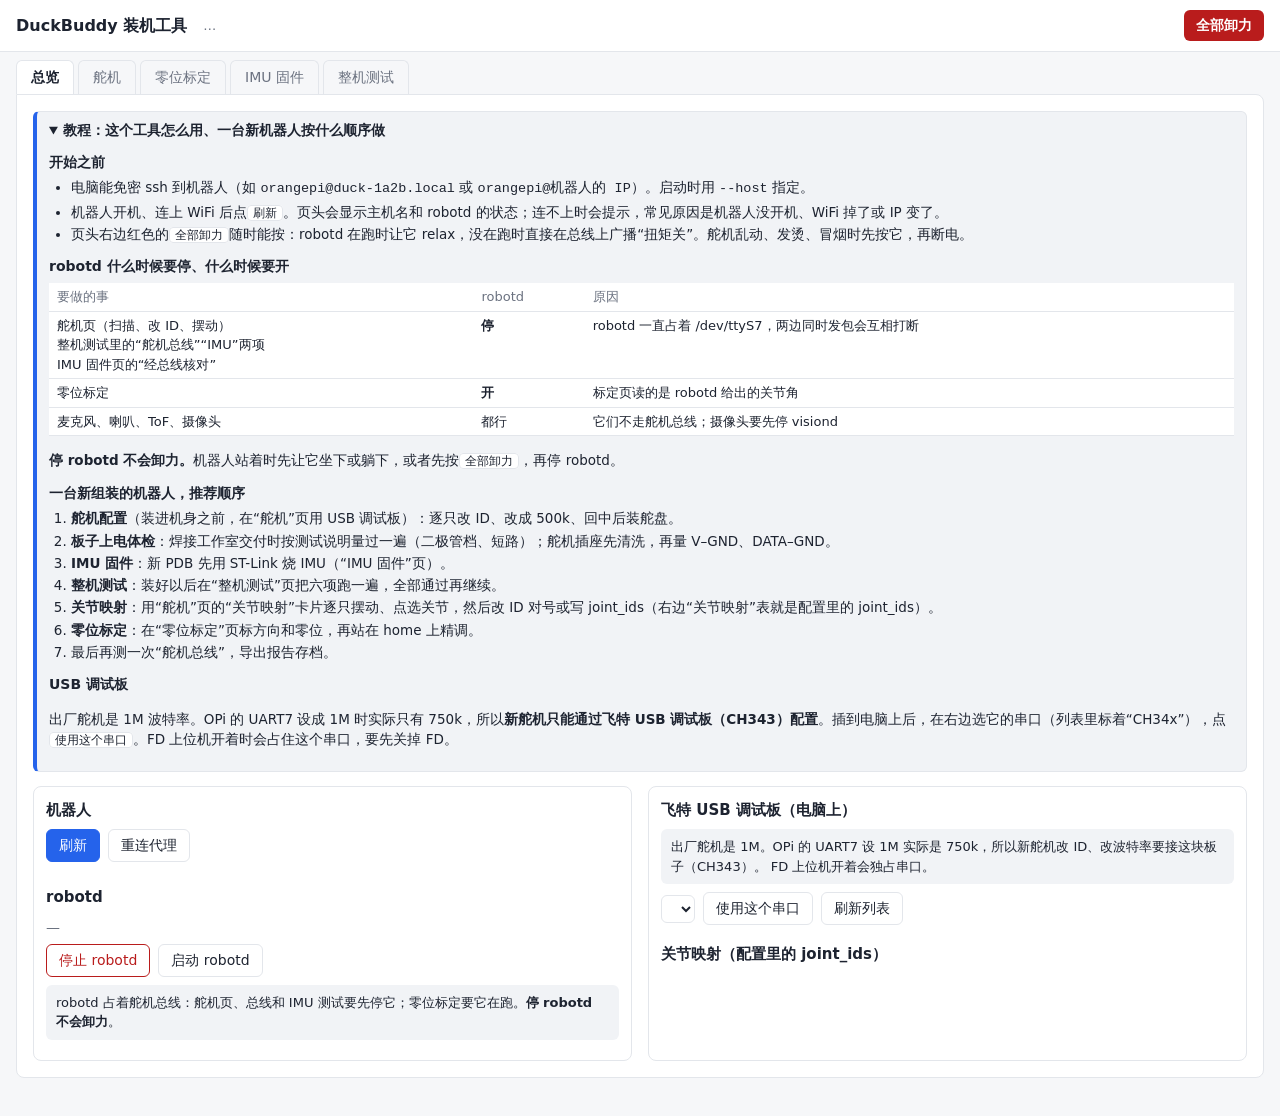
==== tools/bringup/index.html @ e740b1b7 "tools/bringup: the bring-up workbench - servo IDs, joint mapping, zero calibration, IMU firmware and" ====
<!doctype html>
<html lang="zh-CN">
<head>
<meta charset="utf-8">
<meta name="viewport" content="width=device-width, initial-scale=1">
<title>DuckBuddy 装机工具</title>
<style>
:root {
  --bg: #f6f7f9; --panel: #fff; --text: #1d2330; --muted: #6b7280; --line: #e3e6eb;
  --accent: #2563eb; --ok: #15803d; --ok-bg: #dcfce7; --bad: #b91c1c; --bad-bg: #fee2e2;
  --warn: #a16207; --warn-bg: #fef9c3; --code: #f1f3f6;
}
@media (prefers-color-scheme: dark) {
  :root {
    --bg: #14171c; --panel: #1c2028; --text: #e5e7eb; --muted: #9aa3af; --line: #2c323c;
    --accent: #60a5fa; --ok: #4ade80; --ok-bg: #12331f; --bad: #f87171; --bad-bg: #3a1717;
    --warn: #facc15; --warn-bg: #3a3212; --code: #242a33;
  }
}
* { box-sizing: border-box; }
body { margin: 0; background: var(--bg); color: var(--text);
  font: 14px/1.5 system-ui, "Microsoft YaHei", "PingFang SC", sans-serif; }
header { display: flex; align-items: center; gap: 16px; padding: 10px 16px; background: var(--panel);
  border-bottom: 1px solid var(--line); position: sticky; top: 0; z-index: 5; flex-wrap: wrap; }
header h1 { font-size: 16px; margin: 0; }
#conn { color: var(--muted); font-size: 13px; }
#estop { margin-left: auto; background: var(--bad); color: #fff; border: 0; font-weight: 600; }
nav { display: flex; gap: 4px; padding: 8px 16px 0; flex-wrap: wrap; }
nav button { border: 1px solid var(--line); border-bottom: 0; border-radius: 6px 6px 0 0; background: transparent;
  color: var(--muted); padding: 6px 14px; }
nav button.on { background: var(--panel); color: var(--text); font-weight: 600; }
main { padding: 0 16px 40px; }
section.tab { display: none; background: var(--panel); border: 1px solid var(--line); border-radius: 0 8px 8px 8px;
  padding: 16px; }
section.tab.on { display: block; }
h2 { font-size: 15px; margin: 18px 0 8px; }
h2:first-child { margin-top: 0; }
button { font: inherit; padding: 5px 12px; border-radius: 6px; border: 1px solid var(--line);
  background: var(--panel); color: var(--text); cursor: pointer; }
button.primary { background: var(--accent); color: #fff; border-color: var(--accent); }
button.danger { color: var(--bad); border-color: var(--bad); }
button:disabled { opacity: .5; cursor: default; }
input, select { font: inherit; padding: 4px 6px; border: 1px solid var(--line); border-radius: 6px;
  background: var(--panel); color: var(--text); }
input[type=number] { width: 80px; }
.row { display: flex; gap: 8px; align-items: center; flex-wrap: wrap; margin: 6px 0; }
.muted { color: var(--muted); }
.note { background: var(--code); border-radius: 6px; padding: 8px 10px; margin: 8px 0; font-size: 13px; }
.warn { background: var(--warn-bg); color: var(--warn); }
table { border-collapse: collapse; width: 100%; font-size: 13px; }
th, td { text-align: left; padding: 4px 8px; border-bottom: 1px solid var(--line); white-space: nowrap; }
th { color: var(--muted); font-weight: 500; }
tr.click { cursor: pointer; }
tr.click:hover, tr.sel { background: var(--code); }
.scroll { overflow-x: auto; }
.badge { display: inline-block; padding: 1px 8px; border-radius: 10px; font-size: 12px; font-weight: 600; }
.b-ok { background: var(--ok-bg); color: var(--ok); }
.b-bad { background: var(--bad-bg); color: var(--bad); }
.b-run { background: var(--warn-bg); color: var(--warn); }
.b-none { background: var(--code); color: var(--muted); }
.red { color: var(--bad); font-weight: 600; }
pre { background: var(--code); padding: 8px; border-radius: 6px; max-height: 340px; overflow: auto;
  font-size: 12px; margin: 6px 0; white-space: pre-wrap; }
#log { position: fixed; right: 12px; bottom: 12px; max-width: min(520px, calc(100vw - 24px)); z-index: 9; }
#log div { background: var(--panel); border: 1px solid var(--line); border-left: 4px solid var(--accent);
  padding: 8px 12px; margin-top: 6px; border-radius: 6px; box-shadow: 0 2px 8px rgba(0,0,0,.12); }
#log div.err { border-left-color: var(--bad); }
.grid2 { display: grid; grid-template-columns: minmax(0, 1fr) minmax(0, 1fr); gap: 16px; }
@media (max-width: 900px) { .grid2 { grid-template-columns: 1fr; } }
.card { border: 1px solid var(--line); border-radius: 8px; padding: 12px; }
.mp-grid { display: grid; grid-template-columns: repeat(3, minmax(0, 1fr)); gap: 10px; margin: 8px 0; }
.mp-grid h4 { margin: 2px 0 4px; font-size: 13px; color: var(--muted); font-weight: 500; }
.mp-grid button { display: flex; justify-content: space-between; width: 100%; margin: 3px 0; text-align: left; gap: 6px; }
.mp-grid button.set { background: var(--ok-bg); border-color: var(--ok); }
.mp-grid button.chk { outline: 3px solid var(--warn); }
.badge.click { cursor: pointer; }
.tof { display: grid; grid-template-columns: repeat(8, 28px); gap: 2px; margin: 6px 0; }
.tof div { height: 22px; font-size: 9px; display: flex; align-items: center; justify-content: center; color: #fff;
  border-radius: 2px; }
iframe { width: 100%; height: 900px; border: 1px solid var(--line); border-radius: 8px; background: #fff; }
svg.trace { width: 100%; max-width: 520px; height: 110px; background: var(--code); border-radius: 6px; }
.kv td:first-child { color: var(--muted); }
details.guide { border: 1px solid var(--line); border-left: 4px solid var(--accent); border-radius: 6px;
  padding: 8px 12px; margin: 0 0 14px; background: var(--code); font-size: 13.5px; }
details.guide summary { cursor: pointer; font-weight: 600; }
details.guide h3 { font-size: 14px; margin: 12px 0 4px; }
details.guide ol, details.guide ul { margin: 4px 0; padding-left: 22px; }
details.guide li { margin: 2px 0; }
details.guide table { margin: 6px 0; background: var(--panel); }
details.guide td, details.guide th { white-space: normal; vertical-align: top; }
kbd { border: 1px solid var(--line); border-radius: 4px; padding: 0 5px; background: var(--panel); font: inherit; font-size: 12px; }
</style>
</head>
<body>
<header>
  <h1>DuckBuddy 装机工具</h1>
  <span id="conn">…</span>
  <button id="estop" title="robotd 在跑就发 robot.relax，否则总线广播 扭矩开关=0">全部卸力</button>
</header>
<nav id="tabs">
  <button data-tab="ov" class="on">总览</button>
  <button data-tab="servo">舵机</button>
  <button data-tab="zero">零位标定</button>
  <button data-tab="imu">IMU 固件</button>
  <button data-tab="test">整机测试</button>
</nav>
<main>

<section class="tab on" id="ov">
  <details class="guide" open id="g-ov">
    <summary>教程：这个工具怎么用、一台新机器人按什么顺序做</summary>
    <h3>开始之前</h3>
    <ul>
      <li>电脑能免密 ssh 到机器人（如 <code>orangepi@duck-1a2b.local</code> 或 <code>orangepi@机器人的 IP</code>）。启动时用 <code>--host</code> 指定。</li>
      <li>机器人开机、连上 WiFi 后点<kbd>刷新</kbd>。页头会显示主机名和 robotd 的状态；连不上时会提示，常见原因是机器人没开机、WiFi 掉了或 IP 变了。</li>
      <li>页头右边红色的<kbd>全部卸力</kbd>随时能按：robotd 在跑时让它 relax，没在跑时直接在总线上广播“扭矩关”。舵机乱动、发烫、冒烟时先按它，再断电。</li>
    </ul>
    <h3>robotd 什么时候要停、什么时候要开</h3>
    <table>
      <tr><th>要做的事</th><th>robotd</th><th>原因</th></tr>
      <tr><td>舵机页（扫描、改 ID、摆动）<br>整机测试里的“舵机总线”“IMU”两项<br>IMU 固件页的“经总线核对”</td><td><b>停</b></td><td>robotd 一直占着 /dev/ttyS7，两边同时发包会互相打断</td></tr>
      <tr><td>零位标定</td><td><b>开</b></td><td>标定页读的是 robotd 给出的关节角</td></tr>
      <tr><td>麦克风、喇叭、ToF、摄像头</td><td>都行</td><td>它们不走舵机总线；摄像头要先停 visiond</td></tr>
    </table>
    <p><b>停 robotd 不会卸力。</b>机器人站着时先让它坐下或躺下，或者先按<kbd>全部卸力</kbd>，再停 robotd。</p>
    <h3>一台新组装的机器人，推荐顺序</h3>
    <ol>
      <li><b>舵机配置</b>（装进机身之前，在“舵机”页用 USB 调试板）：逐只改 ID、改成 500k、回中后装舵盘。</li>
      <li><b>板子上电体检</b>：焊接工作室交付时按测试说明量过一遍（二极管档、短路）；舵机插座先清洗，再量 V–GND、DATA–GND。</li>
      <li><b>IMU 固件</b>：新 PDB 先用 ST-Link 烧 IMU（“IMU 固件”页）。</li>
      <li><b>整机测试</b>：装好以后在“整机测试”页把六项跑一遍，全部通过再继续。</li>
      <li><b>关节映射</b>：用“舵机”页的“关节映射”卡片逐只摆动、点选关节，然后改 ID 对号或写 joint_ids（右边“关节映射”表就是配置里的 joint_ids）。</li>
      <li><b>零位标定</b>：在“零位标定”页标方向和零位，再站在 home 上精调。</li>
      <li>最后再测一次“舵机总线”，导出报告存档。</li>
    </ol>
    <h3>USB 调试板</h3>
    <p>出厂舵机是 1M 波特率。OPi 的 UART7 设成 1M 时实际只有 750k，所以<b>新舵机只能通过飞特 USB 调试板（CH343）配置</b>。插到电脑上后，在右边选它的串口（列表里标着“CH34x”），点<kbd>使用这个串口</kbd>。FD 上位机开着时会占住这个串口，要先关掉 FD。</p>
  </details>
  <div class="grid2">
    <div class="card">
      <h2>机器人</h2>
      <div class="row"><button id="ov-refresh" class="primary">刷新</button>
        <button id="ov-reconnect">重连代理</button></div>
      <table class="kv" id="ov-robot"></table>
      <h2>robotd</h2>
      <div id="ov-robotd" class="muted">—</div>
      <div class="row">
        <button id="rd-stop" class="danger">停止 robotd</button>
        <button id="rd-start">启动 robotd</button>
      </div>
      <div class="note">robotd 占着舵机总线：舵机页、总线和 IMU 测试要先停它；零位标定要它在跑。<b>停 robotd 不会卸力</b>。</div>
    </div>
    <div class="card">
      <h2>飞特 USB 调试板（电脑上）</h2>
      <div class="note">出厂舵机是 1M。OPi 的 UART7 设 1M 实际是 750k，所以新舵机改 ID、改波特率要接这块板子（CH343）。
        FD 上位机开着会独占串口。</div>
      <div class="row"><select id="usb-port"></select><button id="usb-open">使用这个串口</button>
        <button id="usb-ports">刷新列表</button></div>
      <div id="usb-state" class="muted"></div>
      <h2>关节映射（配置里的 joint_ids）</h2>
      <div class="scroll"><table id="ov-joints"></table></div>
    </div>
  </div>
</section>

<section class="tab" id="servo">
  <details class="guide" open>
    <summary>教程：新舵机配置、装机后体检、关节映射、常见故障</summary>
    <h3>A. 新舵机配置：用上面的“批量配置向导”（出厂 ID 1、1M，装进机身之前）</h3>
    <ol>
      <li>总览页选好 USB 调试板的串口（列表里标“CH34x”的那个；FD 上位机要先关）。给调试板接舵机电源：<b>HD-1910 用 2S，千万别接 3S</b>；HL-2915 用 3S。</li>
      <li>向导里选舵机型号，它决定卸载条件和电流单位：HD-1910 写 5（0x05）、0.65 mA/格；HL-2915 写 13（0x0d）、6.5 mA/格。</li>
      <li>选接法：
        <ul>
          <li><b>串成链</b>（推荐）：ID 顺序填 <code>15-1</code>。新舵机都是 ID 1，倒着分配号码，就能保证链上任何时刻只有刚接上的那一只是 ID 1，已配好的不用拔（同 <code>tools/servo/setup_ids.py</code>）。</li>
          <li><b>每只单独接</b>：ID 顺序随意，例如 <code>1-15</code>；每配完一只就拔掉。</li>
        </ul></li>
      <li>点<kbd>开始</kbd>，然后每一只都按提示做：
        <ol>
          <li>接上舵机，点<kbd>接好了，检测</kbd>。向导会在 1M 和 500k 上找 ID 1。</li>
          <li>找到后自动配置：改 ID；限位写 0/4095；模式写 0（HD-1910 出厂是 4）；写卸载条件；改成 500k，上锁；最后读回核对。</li>
          <li><b>第一只</b>会让你断电重上电，确认配置真的存进了 EEPROM。</li>
          <li><kbd>回中并保持</kbd>：舵机转到 2048 并保持扭矩。这时把舵盘按中立位装上，再点<kbd>舵盘装好了，松扭矩</kbd>。</li>
        </ol></li>
      <li>中途断了也不要紧，重新点<kbd>开始</kbd>即可：已经改过号的舵机会被认出来（“ID n 上已有舵机”），原地重配，不会撞号。</li>
      <li>全部做完后点<kbd>核对整链</kbd>，在 500k 上扫一遍。</li>
      <li>检测时可能遇到的提示：
        <ul>
          <li>“多只同时应答”：链上新接了不止一只，或者有两只都是 ID 1，多出来的那只要拔掉；</li>
          <li>“之前配好的 ID 不应答”：链上有地方松了；</li>
          <li>“没找到”：查电源、3 芯线方向、插头有没有插到位。</li>
        </ul></li>
    </ol>
    <p>手动做也可以：在下面扫描，点一行，用“改 ID / 改波特率 / 回中”按钮，在寄存器表里改 33、9/11、19。输入框里都填十进制。<b>回中只用于还没装进关节的舵机</b>，装进关节后再回中，会把关节拧到中位。</p>
    <h3>B. 装进机身后的体检（机器人总线）</h3>
    <ol>
      <li>总览页停掉 robotd。总线选“机器人”，波特率 500k，ID 0–20，勾上“含 200”，点<kbd>扫描</kbd>。应该看到 15 只舵机和 IMU 板（200）。</li>
      <li>重点看三处红字：
        <ul>
          <li><b>位置红</b>：读数超出 0..4095，是多圈计数（关节被掰过了头）。重启 OPi 清不掉，<b>要给舵机断电</b>。在这之前工具拒绝给它上扭矩。如果断电后关节摆到零位时的读数仍然靠近 0 或 4095，就用下面 D 的“当前位置设为中位”把跳变点挪走。</li>
          <li><b>状态非 0</b>：舵机报了过压、欠压、过热或过流，看电池和温度。</li>
          <li><b>缺 ID</b>：先查那一路的线和插座（PDB 插座焊完要清洗助焊膏，残留会导电），再查是不是 ID 撞了。</li>
        </ul></li>
      <li>电压列可以顺便看电池：2S 满电约 8.4 V，3S 约 12.6 V。</li>
    </ol>
    <h3>C. 关节映射：装的时候没按 ID 顺序装</h3>
    <ol>
      <li><b>机器人平躺或托在手里、腿悬空</b>。接机器人总线（先停 robotd）或者 USB 调试板（接到机器人的舵机总线上；主控开着的话 robotd 同样要停），下面“总线 / 波特率”选好（装好的一般是 500k），舵机型号选对（决定电流单位和限流）。</li>
      <li>点<kbd>扫描并开始</kbd>：扫 ID 0–39，然后从最小的 ID 开始摆 ±8°。看哪个关节动了，在关节表里点它，下一只自动开始摆。没看清点<kbd>再摆一次</kbd>；点错了就点上面那只的 ID 标签，重摆后点正确的关节（原来占着那个关节的 ID 会退回待认）。点到一半刷新页面也不丢。</li>
      <li>15 个点完后点<kbd>左右对照核对</kbd>：两腿同名关节先左后右各摆一次，颈、头、嘴逐个摆，正在摆的关节按钮会框出来。<b>左右最容易看反</b>（小白标定时单看一只看错过四次），这一步别省。</li>
      <li>然后二选一：
        <ul>
          <li><b>A. 改 ID 对号</b>：选目标顺序（关节顺序 1–15、同小白、配置里现有的、或自定义），点<kbd>改 ID</kbd>。会先把要改的舵机全部挪到临时号 160 + 新 ID，再落到新 ID，所以两只互换也行。万一中途断了，扫描时看到 16x / 17x 的就是临时号，减 160 就是它该去的 ID。改完把新顺序写进配置（在机器人总线上做的可以直接点按钮写）。</li>
          <li><b>B. 不改 ID</b>：把显示的 <code>joint_ids = [...]</code> 写进机器人配置（先备份成 <code>.bak-时间</code>）。在 USB 调试板上做的，就把那一行抄进 toml 的 <code>[bus]</code>。</li>
        </ul>
        写完都要重启 robotd 才生效。<code>joint_signs</code> / <code>joint_offsets</code> 是按关节存的，和 ID 无关，映射之后照常去零位标定页标。</li>
    </ol>
    <h3>C2. 单只摆动测试</h3>
    <ol>
      <li><b>机器人托在手里或平躺，腿悬空不受力。</b>点一行，限流默认 400 mA、摆幅 ±6°，点<kbd>摆动测试</kbd>，在弹窗里确认。</li>
      <li>看实机哪个关节动了，和“关节”列对一下。整台对不上用上面的“关节映射”卡片；只差一两只也可以在这里改 ID 互换。小黑的颈 pitch 和头 pitch 就是靠这一步找出来、和小白反过来的。</li>
      <li>结果里的“目标 → 实际（误差）”应在 ±2.5° 以内。下方小图里蓝线是位置、橙线是电流。到不了位：先看 44（目标电流）和 46（速度）是否被写成 0，再看是不是机械卡住。</li>
      <li>方向（正转是哪边）不在这里看，到零位标定页逐个关节核对。</li>
    </ol>
    <h3>D. 当前位置设为中位（舵机自带的位置校正，EEPROM 31）</h3>
    <ul>
      <li>作用：把舵机<b>现在的位置记成 2048</b>，以后读数 = 原始读数 − 偏置（mod 4096）。读数在 0 / 4095 之间的跳变点会被挪到输出轴背面，目标位置也会跟着一起平移。</li>
      <li>用途：舵盘没对着中位装的舵机，或者装好后关节零位的读数靠近 0 / 4095 的舵机（像小黑头 roll 读到 4140 那种），<b>不用拆舵盘</b>：关掉扭矩，用手把关节摆到零位，点一行，再点<kbd>当前位置设为中位</kbd>。</li>
      <li>代价：已经标过零位的关节，这一只的 <code>joint_offsets</code> 作废，要到零位标定页重标（重标后这一只的偏置应接近 0）。</li>
      <li>实测（10-31，HL-2915，固件 3.45）：写 31 后断电仍在；手转过原来的跳变点读数连续；回中和摆动都按新坐标到位。STS 系列的“写 40 = 128”一键校正在它上面<b>没反应</b>。HD-1910 还没测过，第一次用先拿一只备用舵机在台架上试。</li>
    </ul>
    <h3>E. 常见故障</h3>
    <ul>
      <li><b>上了扭矩但纹丝不动、电流 0</b>：44（目标电流）或 46（速度）是 0。HD-1910 有时还会“零电流卡住”，重写 46 就能动。工具每次写目标都会把 42..47 一起写。</li>
      <li><b>跑着跑着没力、扭矩开关还是 1</b>：过流卸载，把 19 的 bit3 关掉（HD-1910 写 5）。</li>
      <li><b>电流显示比实际大 10 倍或小 10 倍</b>：上面“电流单位”选错了。HD-1910 是 0.65 mA/格，HL-2915 是 6.5 mA/格。</li>
      <li><b>改波特率后找不到舵机</b>：给舵机断电重上，再按新波特率扫描。</li>
    </ul>
  </details>
  <div class="card" style="margin-bottom:16px">
    <h2>新舵机批量配置向导（USB 调试板）</h2>
    <div class="muted">一只一只接上：改 ID、配 EEPROM、改成 500k，再转到 2048 装舵盘（舵机自己的“零位”）。装进机身后的关节零位在“零位标定”页做。</div>
    <div class="row">
      <label>舵机 <select id="wz-model"><option value="hd1910">HD-1910（小黑，2S）</option>
        <option value="hl2915">HL-2915（小白，3S）</option></select></label>
      <label>接法 <select id="wz-chain"><option value="chain">串成链（ID 倒着分）</option>
        <option value="isolated">每只单独接</option></select></label>
      <label>ID 顺序 <input id="wz-ids" value="15-1" style="width:110px" title="如 15-1、1-15、3,4,9"></label>
      <label>最终波特率 <select id="wz-baud"><option value="500000">500k</option><option value="1000000">1M（不推荐）</option></select></label>
      <label><input type="checkbox" id="wz-center" checked> 回中装舵盘</label>
      <label><input type="checkbox" id="wz-verify" checked> 第一只断电验证</label>
      <label>回中限流 <input id="wz-cur" type="number" value="400"> mA</label>
    </div>
    <div class="row"><button id="wz-start" class="primary">开始 / 重新开始</button>
      <button id="wz-check" disabled>核对整链</button></div>
    <div id="wz-list" class="row"></div>
    <div id="wz-step"></div>
  </div>
  <div class="card" style="margin-bottom:16px">
    <h2>关节映射（装好以后：哪个 ID 装在哪个关节）</h2>
    <div class="muted">一只一只摆，看哪个关节动了就点哪个关节。15 个都点完后，可以把舵机的 ID 改成想要的顺序，也可以直接把映射写进配置的 <code>joint_ids</code>。
      用的是下面“总线 / 波特率”选的那条总线；机器人总线要先停 robotd。左右指<b>机器人自己</b>的左右。</div>
    <div class="row">
      <label>舵机 <select id="mp-mpc"><option value="0.65">HD-1910（0.65 mA/格）</option><option value="6.5">HL-2915（6.5 mA/格）</option></select></label>
      <label>摆幅 ± <input id="mp-amp" type="number" value="8" step="1"> °</label>
      <label>限流 <input id="mp-cur" type="number" value="400"> mA</label>
      <label><input type="checkbox" id="mp-auto" checked> 点完自动摆下一只</label>
      <button id="mp-start" class="primary">扫描并开始</button>
      <button id="mp-clear">清空映射</button>
    </div>
    <div id="mp-ids" class="row"></div>
    <div id="mp-now"></div>
    <div id="mp-grid" class="mp-grid"></div>
    <div id="mp-out"></div>
  </div>
  <div class="row">
    <label>总线 <select id="sv-target"><option value="robot">机器人 /dev/ttyS7</option>
      <option value="usb">USB 调试板</option></select></label>
    <label>波特率 <select id="sv-baud">
      <option value="500000">500k</option><option value="1000000">1M</option><option value="250000">250k</option>
      <option value="115200">115200</option><option value="all">全部（只 USB）</option></select></label>
    <label>ID <input id="sv-lo" type="number" value="0" min="0" max="253"> –
      <input id="sv-hi" type="number" value="20" min="0" max="253"></label>
    <label><input id="sv-imu" type="checkbox" checked> 含 200（IMU）</label>
    <label>电流单位 <select id="sv-mpc">
      <option value="">按配置</option><option value="6.5">HL-2915 6.5 mA/格</option>
      <option value="0.65">HD-1910 0.65 mA/格</option></select></label>
    <button id="sv-scan" class="primary">扫描</button>
  </div>
  <div class="scroll"><table id="sv-table"></table></div>
  <div id="sv-detail" style="display:none">
    <h2 id="sv-title"></h2>
    <div class="grid2">
      <div>
        <div class="row"><button id="sv-reread">重读</button>
          <label>改 ID → <input id="sv-newid" type="number" min="0" max="252"></label><button id="sv-setid">改 ID</button></div>
        <div class="row"><label>改波特率 → <select id="sv-newbaud">
          <option value="500000">500k</option><option value="1000000">1M</option><option value="250000">250k</option>
          <option value="115200">115200</option></select></label><button id="sv-setbaud">改波特率</button></div>
        <div class="row"><label>限流 <input id="sv-cur" type="number" value="400"> mA</label>
          <label>摆幅 ± <input id="sv-amp" type="number" value="6" step="1"> °</label></div>
        <div class="row">
          <button id="sv-wiggle" class="primary">摆动测试</button>
          <button id="sv-center">回中（装舵盘）</button>
          <button id="sv-ton">上扭矩（保持当前位置）</button>
          <button id="sv-toff">松扭矩</button>
          <button id="sv-here" title="写 EEPROM 31（位置校正）">当前位置设为中位</button>
        </div>
        <div class="note">摆动：以当前位置为中心 ±摆幅、回原位后松扭矩；跨 0/4095 的一侧跳过；过流（默认 1.5 A）或偏离 15° 立即切扭矩。
          回中：转到同圈最近的 2048 并保持扭矩，装好舵盘再松——<b>只用于还没装进关节的舵机</b>。读数超出 0..4095（多圈）一律拒绝上扭矩，要断舵机电。</div>
        <div id="sv-result"></div>
      </div>
      <div class="scroll"><table id="sv-regs"></table></div>
    </div>
  </div>
</section>

<section class="tab" id="zero">
  <details class="guide" open>
    <summary>教程：零位标定（joint_signs / joint_offsets）</summary>
    <p>标定页（下面嵌着的就是 <code>tools/joint_align</code>）把实机关节角实时套到训练用的模型上，让你对照模型核方向、记零位。
      标的结果是 toml <code>[bus]</code> 里的两行：<code>joint_signs</code>（每个关节正转是哪个方向）和 <code>joint_offsets</code>（零位时的编码器读数减 2048）。</p>
    <h3>准备</h3>
    <ol>
      <li>舵机总线体检通过：15 只都应答，没有多圈读数（位置红）。</li>
      <li>总览页<b>启动 robotd</b>。</li>
      <li>机器人<b>平躺或托在手里</b>：点<kbd>开始标定</kbd>后全身会卸力。</li>
    </ol>
    <h3>第一步：核方向（扭矩关着，用手掰）</h3>
    <ol>
      <li>在表格里点一个关节，看第三张图里这个关节的正方向往哪边转。</li>
      <li>用手把实机的这个关节往同一个方向掰，前两张图里的模型应该同向转，读数变大。</li>
      <li>方向反了就点这一行的<kbd>反向</kbd>（立即生效），再掰一次确认。</li>
      <li>15 个关节逐个做一遍。<b>左右成对的关节最好两边同时掰</b>，只掰单只容易看反。嘴没有模型：张嘴时读数应变大。</li>
    </ol>
    <h3>第二步：记零位</h3>
    <ol>
      <li>“参考”选<kbd>零位</kbd>，照着参考图把机器人摆好（腿伸直、头摆正）。</li>
      <li>全身摆好后点<kbd>全部设为零位</kbd>，也可以选中某个关节点<kbd>所选关节设为零位</kbd>。嘴要闭到底再设零位。</li>
      <li>点<kbd>写入配置</kbd>：先备份（<code>*.bak-时间</code>），再改 <span class="zr-config-name"></span> 的这两行，然后重启 robotd。</li>
    </ol>
    <h3>第三步：站在 home 上精调</h3>
    <ol>
      <li><b>托好机器人</b>，点<kbd>写入并回 home</kbd>：robotd 重启（不断扭矩），机器人平滑地回到站姿 home。</li>
      <li>放到桌面上，检查以下几点：
        <ul>
          <li>脚底贴平；</li>
          <li>躯干俯仰、横滚接近 0（页面上方有 IMU 读数；用手机水平仪量一下躯干，核对 IMU 准不准）；</li>
          <li>头和地面平行；</li>
          <li>脚尖朝正前；</li>
          <li>左右对称；</li>
          <li>能自己站住。</li>
        </ul></li>
      <li>哪个关节偏了，就点那一行零点两边的<kbd>−</kbd>/<kbd>+</kbd>（每次 0.5°，在同一个指令角下让关节往负 / 正方向多转），再点<kbd>写入并回 home</kbd>看效果。</li>
      <li>经验（小黑 10-25）：
        <ul>
          <li>脚平以后躯干还前倾：按小腿、大腿的实际角度反算髋、膝、踝的修正量。</li>
          <li>躯干平了却往后倒：脖子和头的后仰角度不对，量一下再修。</li>
          <li>修完仍往后倒：说明实机重心比模型靠后，要改训练模型，不要再动零位。</li>
        </ul></li>
      <li>改过、还没写入的值显示成橙色。<kbd>撤销改动</kbd>回到 robotd 现在用的值。</li>
    </ol>
  </details>
  <div class="note">复用 <code>tools/joint_align</code>：实机关节角实时套到训练模型上渲染；每个关节可"反向"、"设为零位"、±0.5° 精调，
    "写入配置"会先备份再改机器人上 <span id="zr-config"></span> 的 <code>joint_signs</code> / <code>joint_offsets</code>，
    然后 <code id="zr-restart"></code>；"写入并回 home"再执行 <code id="zr-init"></code>。<br>
    需要 robotd 在跑。<b>第一次连上会发 robot.relax（全身卸力）</b>，所以先让机器人躺好或托好。
    零位参考：大腿、小腿、躯干按页面里的"零位参考"图摆；站在 home 上时脚底贴平、IMU 躯干俯仰≈0。</div>
  <div class="row"><button id="zr-start" class="primary">开始标定</button><span id="zr-state" class="muted"></span></div>
  <div id="zr-frame"></div>
</section>

<section class="tab" id="imu">
  <details class="guide" open>
    <summary>教程：给 PDB 上的 IMU 板烧固件</summary>
    <p>PDB 上的 STM32G031 + LSM6DSV16X 跑 <code>firmware/imu-feetech</code>，在舵机总线上伪装成飞特设备 ID 200（500k），robotd 每拍连同 15 只舵机一起读。
      新焊的 PDB 出厂是空片，要先烧一次；固件改了也在这里重烧。</p>
    <h3>接线</h3>
    <ul>
      <li>ST-Link 插电脑。<b>第一次用</b>要先用 Zadig 给它装 WinUSB 驱动，否则 probe-rs 找不到。</li>
      <li>接 PDB 的 J2：1 SWDIO、2 SWCLK、3 GND、4 3V3。PDB 已经由电池或电源供电时，3V3 可以不接。</li>
      <li>ST-Link 的 10 针座（Zave）：2 SWCLK、4 SWDIO、6 GND。</li>
    </ul>
    <h3>步骤</h3>
    <ol>
      <li><kbd>1. 构建</kbd>：<code>cargo build --release</code>。左边的“构建产物”会显示是否比源码旧，“未提交改动”不为空时说明烧的不是某个提交的版本。</li>
      <li><kbd>2. 找 ST-Link</kbd>：<code>probe-rs list</code>，输出里要有一行 ST-Link。显示 “No debug probes were found” 时，查 USB 线和 WinUSB 驱动。</li>
      <li><kbd>3. 烧录</kbd>：<code>probe-rs download --verify</code> 加 <code>reset</code>。输出最后应该是“完成”。</li>
      <li><kbd>4. 经总线核对</kbd>（先在总览页停 robotd）：通过的标准：
        <ul>
          <li>型号 0x16D6，固件版本和源码一致；</li>
          <li>融合输出约 120 Hz，标志 = 3；</li>
          <li>平放静止时陀螺噪声 &lt; 1 dps；</li>
          <li>俯仰、横滚和机器人的实际姿态吻合。</li>
        </ul></li>
    </ol>
    <h3>烧不进去</h3>
    <ul>
      <li>连不上芯片（SWD 读不到、J2 的 SWDIO 是 0 V）：先查 <b>U1 方向</b>，圆点应在左下，第一块 PDB 就是焊反了；再查 PDB 有没有供电、J2 的线序。</li>
      <li>烧完总线上没有 200：查 PDB 到 HAT 的总线线束；确认 robotd 配置里 <code>[bus] imu = true</code>。IMU 必须排在 SYNC_READ 的最后，robotd 已经是这样排的。</li>
      <li>俯仰、横滚的轴对不上：IMU 的安装方向由 <code>[bus] imu_axes</code> 决定（小黑、小白都是 <code>"y,x,-z"</code>）。核对方法是把机器人仰躺，看重力落在传感器的哪根轴上。</li>
    </ul>
  </details>
  <div class="grid2">
    <div class="card">
      <h2>固件 <code>firmware/imu-feetech</code></h2>
      <table class="kv" id="fw-info"></table>
      <div class="note">ST-Link 插电脑，接 PDB 的 J2（1 SWDIO、2 SWCLK、3 GND、4 3V3；PDB 已上电时 3V3 可不接）。
        Windows 上 ST-Link 要先用 Zadig 装 WinUSB 驱动。新焊的 PDB：U1 圆点在左下，焊反了 SWD 读不到。</div>
      <div class="row">
        <button id="fw-build">1. 构建</button>
        <button id="fw-probe">2. 找 ST-Link</button>
        <button id="fw-flash" class="primary">3. 烧录</button>
        <button id="fw-verify">4. 经总线核对</button>
      </div>
      <div id="fw-verify-out"></div>
    </div>
    <div class="card">
      <h2 id="job-title">输出</h2>
      <pre id="job-log" style="min-height:240px"></pre>
    </div>
  </div>
</section>

<section class="tab" id="test">
  <details class="guide" open>
    <summary>教程：整机测试怎么做、不通过时查哪里</summary>
    <h3>准备</h3>
    <ol>
      <li>机器人平放、静止（IMU 要测静止时的噪声），旁边安静。</li>
      <li>总览页<b>停掉 robotd</b>（总线和 IMU 两项要用）；visiond 在跑时摄像头会被占用，也先停掉。</li>
      <li>点<kbd>全部运行</kbd>按顺序测，也可以单项点<kbd>运行</kbd>。麦克风那一项开始前会弹窗：点确定后<b>对着机器人拍手或说话</b>；喇叭那一项结束后会问你<b>有没有听到“嘀”</b>。</li>
      <li>点某一行可以看全部读数（ToF 的 8×8 距离图、摄像头缩略图、每只舵机的电压和温度）。测完点<kbd>导出报告（JSON）</kbd>存档。</li>
    </ol>
    <h3>不通过时查哪里</h3>
    <table>
      <tr><th>项目</th><th>现象</th><th>先查</th></tr>
      <tr><td rowspan="3">舵机总线</td><td>某个 ID 不应答</td><td>那一路的线和插座、舵机供电；扫描页确认 ID 没撞</td></tr>
      <tr><td>错误率高（&gt; 0.5%）</td><td>PDB 舵机插座的助焊膏残留（用异丙醇刷洗，量 DATA–GND、DATA–V 的电阻）；接触不良（测试时晃一晃线）；头部 Y 线</td></tr>
      <tr><td>多圈读数</td><td>给舵机断电再上电</td></tr>
      <tr><td rowspan="2">IMU</td><td>200 不应答</td><td>还没烧固件（去“IMU 固件”页）；PDB 到 HAT 的线</td></tr>
      <tr><td>噪声、零偏大</td><td>测试时有没有动；陀螺高频抖说明 IMU 安装处在震，检查固定</td></tr>
      <tr><td rowspan="3">麦克风</td><td>两路全 0</td><td>i2c-2 被拉死（codec 写不进去）：多半是 ToF 模块短路或插错，拔掉 ToF 重启试；<code>systemctl status aic3104-a733</code></td></tr>
      <tr><td>直流偏移很大</td><td>HAT 麦克风那一路的焊接（10-25 有一块新 HAT 偏移 −11000）</td></tr>
      <tr><td>没听到声音</td><td>录音时要拍手或说话；麦克风线</td></tr>
      <tr><td rowspan="2">喇叭</td><td>麦克风正常，但没录到 1 kHz、人耳也没听到</td><td>HAT 上 codec U6 第 4 脚 DIN 虚焊（拔板，二极管档测 J1 第 7/12/35/38/40 脚，读数应一致，约 0.5–0.8 V；40 脚读 OL 就是 DIN 没焊上）；功放 U8：J6 两孔对地直流应约 2.5 V，是 0 V 时查 U8 方向和焊接</td></tr>
      <tr><td>只录到一点点</td><td>喇叭线、喇叭本身（用 1.5 V 电池碰一下能响）</td></tr>
      <tr><td rowspan="2">ToF</td><td>tofd 起不来 / 0 帧</td><td>J5 线序（和模块前 4 脚同序、1:1 同向线）；模块贴片处短路；<code>i2cdetect</code> 看 0x29</td></tr>
      <tr><td>有效区少、一列恒为 1–2 cm</td><td>前脸开孔挡住了视野；镜头脏</td></tr>
      <tr><td rowspan="3">摄像头</td><td>没有 vin_video 设备</td><td>驱动没加载：<code>sudo modprobe -a vin_io imx219 vin_v4l2</code>；排线方向</td></tr>
      <tr><td>被占用</td><td>停掉 visiond</td></tr>
      <tr><td>全黑或全白</td><td>镜头盖、光线；ISP（duckcam 里自动曝光）是否跑起来</td></tr>
    </table>
    <p class="muted">工具从不调用 <code>v4l2-ctl --list-ctrls</code>，这条命令会把板子卡死。</p>
  </details>
  <div id="t-warn"></div>
  <div class="row">
    <button id="t-all" class="primary">全部运行</button>
    <button id="t-export">导出报告（JSON）</button>
    <label>总线轮数 <input id="t-rounds" type="number" value="500"></label>
    <span class="muted">总线和 IMU 两项要先停 robotd；摄像头要先停 visiond。</span>
  </div>
  <div class="scroll"><table id="t-table"></table></div>
  <div id="t-detail"></div>
</section>
</main>
<div id="log"></div>

<script>
const JOINTS = ["left_hip_yaw","left_hip_roll","left_hip_pitch","left_knee","left_ankle",
  "neck_pitch","head_pitch","head_yaw","head_roll","mouth",
  "right_hip_yaw","right_hip_roll","right_hip_pitch","right_knee","right_ankle"];
const JOINT_CN = ["左髋 偏航","左髋 横滚","左髋 俯仰","左膝","左踝","颈 俯仰","头 俯仰","头 偏航","头 横滚","嘴",
  "右髋 偏航","右髋 横滚","右髋 俯仰","右膝","右踝"];
const BAUD_NAME = ["1M","500k","250k","128k","115200","76800","57600","38400"];
const $ = id => document.getElementById(id);
const esc = s => String(s ?? "").replace(/[&<>"]/g, c => ({"&":"&amp;","<":"&lt;",">":"&gt;",'"':"&quot;"}[c]));
let INFO = {}, HELLO = null, SEL = null;

function toast(msg, err) {
  const d = document.createElement("div");
  d.className = err ? "err" : ""; d.textContent = msg; $("log").appendChild(d);
  setTimeout(() => d.remove(), err ? 12000 : 5000);
}
async function post(path, body) {
  const r = await fetch(path, {method: "POST", headers: {"Content-Type": "application/json"}, body: JSON.stringify(body || {})});
  const j = await r.json();
  if (!j.ok) throw new Error(j.error || "失败");
  return j;
}
async function call(op, args, target, timeout) {
  return (await post("/api/call", {op, args: args || {}, target: target || "robot", timeout})).result;
}
async function busy(btn, fn) {
  const old = btn.textContent; btn.disabled = true; btn.textContent = old + "…";
  try { return await fn(); } catch (e) { toast(e.message, true); } finally { btn.disabled = false; btn.textContent = old; }
}
function motionOK(what) {
  return confirm("⚠ " + what + "\n\n舵机会动 / 上扭矩。机器人托好了、周围安全吗？");
}
function jointOf(id) {
  const ids = HELLO?.bus?.joint_ids || [];
  const i = ids.indexOf(id);
  if (id === 200) return "IMU 板";
  return i >= 0 ? JOINT_CN[i] : "";
}
function mpcArg() { const v = $("sv-mpc").value; return v ? {ma_per_count: +v} : {}; }

// ---- 页签 ---------------------------------------------------------------------------------
document.querySelectorAll("#tabs button").forEach(b => b.onclick = () => {
  document.querySelectorAll("#tabs button").forEach(x => x.classList.toggle("on", x === b));
  document.querySelectorAll("section.tab").forEach(s => s.classList.toggle("on", s.id === b.dataset.tab));
  if (b.dataset.tab === "imu") loadFw();
});

// ---- 总览 ---------------------------------------------------------------------------------
async function refresh() {
  $("conn").textContent = "连接 " + INFO.host + " …";
  try {
    HELLO = await call("hello");
  } catch (e) {
    $("conn").innerHTML = `<span class="red">${esc(INFO.host)} 连不上</span>`;
    toast(e.message, true); return;
  }
  const h = HELLO, b = h.bus || {};
  $("conn").textContent = `${h.hostname}（${INFO.host}）· robotd ${h.robotd_pids?.length ? "运行中" : "未运行"}`;
  const rows = [["主机名", h.hostname], ["Python", h.python], ["舵机串口", `${h.port} @ ${h.baud}` + (h.port_exists ? "" : "（不存在！）")],
    ["配置", h.config_found ? h.config_path : `<span class="red">没有 ${esc(h.config_path)}</span>`],
    ["舵机/电流单位", `${b.servo ?? "?"} · ${b.current_ma_per_count ?? 6.5} mA/格`],
    ["IMU", b.imu ? `开（imu_axes ${b.imu_axes ?? "默认 z,y,-x"}）` : "配置里关着"],
    ["电池", h.battery ? JSON.stringify(h.battery) : "—"],
    ["在跑的服务", (h.services || []).join(" ") || "—"]];
  $("ov-robot").innerHTML = rows.map(r => `<tr><td>${r[0]}</td><td>${r[1]}</td></tr>`).join("");
  $("ov-robotd").innerHTML = h.robotd_pids?.length
    ? `运行中，PID <b>${h.robotd_pids.join(", ")}</b>；单元 ${esc(h.robotd_unit)} = ${esc(h.robotd_unit_state)}`
    : `没在跑（单元 ${esc(h.robotd_unit)} = ${esc(h.robotd_unit_state)}）`;
  const ids = b.joint_ids || [];
  $("ov-joints").innerHTML = "<tr><th>关节</th><th>ID</th><th>sign</th><th>offset</th></tr>" +
    JOINTS.map((n, i) => `<tr><td>${JOINT_CN[i]}</td><td>${ids[i] ?? "—"}</td><td>${(b.joint_signs || [])[i] ?? ""}</td><td>${(b.joint_offsets || [])[i] ?? ""}</td></tr>`).join("");
  testWarn();
}
$("ov-refresh").onclick = e => busy(e.target, refresh);
$("ov-reconnect").onclick = e => busy(e.target, async () => { await post("/api/agent/restart", {target: "robot"}); await refresh(); });
$("rd-stop").onclick = e => busy(e.target, async () => {
  if (!HELLO?.robotd_pids?.length) return toast("robotd 没在跑");
  if (!confirm(`停止 robotd（PID ${HELLO.robotd_pids.join(", ")}）？\n\n停 robotd 不会卸力：站着的机器人会保持当前扭矩，但不再有人控制它。`)) return;
  const r = await call("robotd_stop", {pid: HELLO.robotd_pids[0]}); toast(r.msg); await refresh();
});
$("rd-start").onclick = e => busy(e.target, async () => { const r = await call("robotd_start"); toast(r.msg); await refresh(); });
$("estop").onclick = async () => {
  for (const t of ["robot"].concat(INFO.com ? ["usb"] : [])) {
    try { const r = await call("relax_all", {}, t, 15); toast(`${t === "robot" ? "机器人" : "USB"}：${r.msg}`); }
    catch (e) { toast(`${t}：${e.message}`, true); }
  }
};
async function loadPorts() {
  const r = await (await fetch("/api/usb/ports")).json();
  $("usb-port").innerHTML = `<option value="">（不用）</option>` + r.ports.map(p =>
    `<option value="${esc(p.device)}" ${p.device === r.current ? "selected" : ""}>${esc(p.device)} ${esc(p.desc)}${p.vid === 0x1A86 ? " ← CH34x" : ""}</option>`).join("");
  $("usb-state").textContent = r.current ? `当前：${r.current}` : "当前没用 USB 调试板";
}
$("usb-ports").onclick = loadPorts;
$("usb-open").onclick = e => busy(e.target, async () => {
  const r = await post("/api/usb/open", {port: $("usb-port").value}); INFO.com = r.port; await loadPorts();
});

// ---- 舵机 ---------------------------------------------------------------------------------
function svBaud() { return $("sv-baud").value === "all" ? 500000 : +$("sv-baud").value; }
function svArgs(extra) { return Object.assign({baud: SEL?.baud ?? svBaud()}, mpcArg(), extra || {}); }
function svCall(op, args, timeout) { return call(op, svArgs(args), $("sv-target").value, timeout); }

$("sv-target").onchange = () => { $("sv-baud").value = $("sv-target").value === "usb" ? "1000000" : "500000"; };
$("sv-scan").onclick = e => busy(e.target, async () => {
  const usb = $("sv-target").value === "usb";
  const all = $("sv-baud").value === "all";
  if (all && !usb) return toast("机器人总线上只扫一个波特率（1M 在 OPi 上实际 750k）", true);
  const args = Object.assign({lo: +$("sv-lo").value, hi: +$("sv-hi").value}, mpcArg(),
    all ? {bauds: [1000000, 500000, 250000, 115200]} : {baud: svBaud()});
  const r = await call("scan", args, $("sv-target").value, 180);
  let found = r.found;
  if ($("sv-imu").checked && !usb && !all && args.hi < 200) {
    try { const r2 = await call("scan", Object.assign({}, args, {lo: 200, hi: 200}), "robot"); found = found.concat(r2.found); } catch (e) {}
  }
  renderScan(found);
  toast(`找到 ${found.length} 个设备`);
});
function renderScan(found) {
  $("sv-table").innerHTML = `<tr><th>ID</th><th>关节</th><th>波特率</th><th>型号</th><th>固件</th><th>模式</th><th>卸载</th>
    <th>限位</th><th>P/D</th><th>位置</th><th>电压</th><th>温度</th><th>状态</th><th>扭矩</th><th>电流</th><th>44 / 46</th></tr>` +
    found.map((s, k) => s.imu
      ? `<tr><td>${s.id}</td><td>IMU 板</td><td>${s.baud}</td><td>0x${(s.model ?? 0).toString(16)}</td><td>${s.fw}</td><td colspan="11" class="muted">到"整机测试 → IMU"看读数</td></tr>`
      : `<tr class="click" data-k="${k}"><td><b>${s.id}</b></td><td>${jointOf(s.id)}</td><td>${s.baud}</td><td>${s.model}</td><td>${s.fw}</td>
      <td>${s.mode}</td><td>0x${(s.unload ?? 0).toString(16).padStart(2, "0")}</td><td>${s.limits.join("/")}</td><td>${s.p}/${s.d}</td>
      <td class="${s.multi_turn ? "red" : ""}" title="${s.multi_turn ? "多圈计数：断舵机电才清" : ""}">${s.pos}</td>
      <td>${s.volt ?? ""} V</td><td>${s.temp ?? ""} °C</td><td class="${s.status ? "red" : ""}">${s.status}</td>
      <td>${s.torque}</td><td>${s.curr_ma ?? ""} mA</td><td>${s.goal_curr_ma ?? ""} mA / ${s.speed ?? ""}</td></tr>`).join("");
  document.querySelectorAll("#sv-table tr.click").forEach(tr => tr.onclick = () => {
    document.querySelectorAll("#sv-table tr").forEach(x => x.classList.remove("sel")); tr.classList.add("sel");
    const s = found[+tr.dataset.k]; SEL = {id: s.id, baud: s.baud}; openServo();
  });
}
async function openServo() {
  $("sv-detail").style.display = ""; $("sv-result").innerHTML = "";
  $("sv-title").textContent = `ID ${SEL.id} ${jointOf(SEL.id)} · ${SEL.baud} bps · ${$("sv-target").value === "usb" ? "USB 调试板" : "机器人总线"}`;
  $("sv-newid").value = SEL.id;
  try {
    const r = await svCall("read_regs", {id: SEL.id});
    $("sv-regs").innerHTML = `<tr><th>地址</th><th>名称</th><th>值</th><th></th></tr>` + r.regs.map(g => {
      const ed = g.kind !== "ro" && g.addr !== 5 && g.addr !== 6;
      return `<tr><td>${g.addr}</td><td>${esc(g.name)}${g.kind === "ee" ? ' <span class="muted">EEPROM</span>' : ""}</td>
        <td><b>${g.value ?? "—"}</b></td><td>${ed ? `<input type="number" id="reg-${g.addr}" value="${g.value ?? ""}"> <button data-a="${g.addr}" data-k="${g.kind}">写</button>` : ""}</td></tr>`;
    }).join("");
    document.querySelectorAll("#sv-regs button").forEach(b => b.onclick = () => busy(b, async () => {
      const addr = +b.dataset.a, value = +$("reg-" + addr).value;
      if ((addr === 40 && value === 1) || addr === 42 || addr === 41 || addr === 44 || addr === 46) {
        if (!motionOK(`ID ${SEL.id} 写 ${addr} = ${value}`)) return;
      } else if (!confirm(`ID ${SEL.id} 地址 ${addr} 写 ${value}${b.dataset.k === "ee" ? "（EEPROM，掉电保存）" : ""}？`)) return;
      const w = await svCall("write_reg", {id: SEL.id, addr, value});
      toast(`ID ${SEL.id} [${addr}] 读回 ${w.readback}`); await openServo();
    }));
  } catch (e) { toast(e.message, true); }
}
$("sv-reread").onclick = e => busy(e.target, openServo);
$("sv-setid").onclick = e => busy(e.target, async () => {
  const n = +$("sv-newid").value;
  if (!confirm(`ID ${SEL.id} 改成 ${n}？（写 EEPROM）`)) return;
  const r = await svCall("set_id", {id: SEL.id, new_id: n}); toast(r.msg); SEL.id = r.id; $("sv-scan").click();
});
$("sv-setbaud").onclick = e => busy(e.target, async () => {
  const to = +$("sv-newbaud").value;
  if (!confirm(`ID ${SEL.id} 波特率改成 ${to}？（写 EEPROM）`)) return;
  const r = await svCall("set_baud", {id: SEL.id, to}); toast(r.msg, !r.ok);
});
function traceSvg(trace) {
  if (!trace?.length) return "";
  const ps = trace.map(t => t[1]), lo = Math.min(...ps), hi = Math.max(...ps), T = trace[trace.length - 1][0] || 1;
  const pts = trace.map(t => `${(t[0] / T * 500 + 10).toFixed(1)},${(100 - (t[1] - lo) / Math.max(1, hi - lo) * 90).toFixed(1)}`).join(" ");
  const mx = Math.max(1, ...trace.map(t => t[2]));
  const cur = trace.map(t => `${(t[0] / T * 500 + 10).toFixed(1)},${(105 - t[2] / mx * 40).toFixed(1)}`).join(" ");
  return `<svg class="trace" viewBox="0 0 520 110"><polyline points="${cur}" fill="none" stroke="#f59e0b" stroke-width="1"/>
    <polyline points="${pts}" fill="none" stroke="#2563eb" stroke-width="1.5"/>
    <text x="12" y="12" font-size="10" fill="#888">位置 ${lo}–${hi}（蓝）· 电流 ≤${mx} mA（橙）</text></svg>`;
}
$("sv-wiggle").onclick = e => busy(e.target, async () => {
  if (!motionOK(`ID ${SEL.id}（${jointOf(SEL.id) || "?"}）摆动 ±${$("sv-amp").value}°`)) return;
  const r = await svCall("wiggle", {id: SEL.id, amp_deg: +$("sv-amp").value, current_ma: +$("sv-cur").value}, 30);
  $("sv-result").innerHTML = `<div class="note ${r.ok ? "" : "warn"}">${esc(r.msg)} · 峰值电流 ${r.peak_ma} mA ·
    ${r.reached.map(x => `目标 ${x.target} → ${x.pos}（${x.err_deg}°）`).join("，")}${r.skipped_sides ? ` · 跳过 ${r.skipped_sides} 侧（会跨 0/4095）` : ""}</div>` + traceSvg(r.trace);
});
$("sv-center").onclick = e => busy(e.target, async () => {
  if (!motionOK(`ID ${SEL.id} 转到中位并保持扭矩（只用于还没装进关节的舵机）`)) return;
  const r = await svCall("center", {id: SEL.id, current_ma: +$("sv-cur").value}, 30);
  $("sv-result").innerHTML = `<div class="note ${r.ok ? "" : "warn"}">${esc(r.msg)}</div>`;
});
$("sv-ton").onclick = e => busy(e.target, async () => {
  if (!motionOK(`ID ${SEL.id} 上扭矩、保持当前位置（限流 ${$("sv-cur").value} mA）`)) return;
  const r = await svCall("torque", {id: SEL.id, on: 1, current_ma: +$("sv-cur").value}); toast(r.msg);
});
$("sv-here").onclick = e => busy(e.target, async () => {
  if (!confirm(`把 ID ${SEL.id} 现在的位置记成 2048（写 EEPROM 31 位置校正）？\n\n` +
    "· 先松扭矩，再改偏置；0/4095 的跳变点会挪到对面（输出轴背面）。\n" +
    "· 已经装在机器人上、标过零位的关节：这一只的 joint_offsets 会作废，改完要到零位标定页重标。\n" +
    "· 2026-10-31 只在 HL-2915 上实测过；HD-1910 第一次用先在台架上试。")) return;
  const r = await svCall("set_center_here", {id: SEL.id});
  $("sv-result").innerHTML = `<div class="note ${r.ok ? "" : "warn"}">${esc(r.msg)}（原读数 ${r.pos_before}）</div>`;
  await openServo();
});
$("sv-toff").onclick = e => busy(e.target, async () => { const r = await svCall("torque", {id: SEL.id, on: 0}); toast(r.msg); });

// ---- 关节映射（装机后） ------------------------------------------------------------------
// MP.map[j] = 关节 j（JOINTS 顺序）上的舵机 ID；MP.cur = 正在辨认的 ID。存 localStorage，刷新不丢。
const XIAOBAI_IDS = [8, 11, 6, 7, 15, 4, 3, 5, 2, 1, 9, 10, 12, 13, 14];
let MP = {ids: [], map: Array(15).fill(null), cur: null, target: "usb", baud: 500000, multi: []};
let MP_OK = false, MP_STOP = false;
try { const v = JSON.parse(localStorage.getItem("mp-state")); if (v?.map?.length === 15) MP = Object.assign(MP, v, {cur: null}); } catch (e) {}
function mpSave() { try { localStorage.setItem("mp-state", JSON.stringify(MP)); } catch (e) {} }
function mpFree() { return MP.ids.filter(id => !MP.map.includes(id) && !MP.multi.includes(id)); }
function mpNext(after) {
  const free = mpFree(); if (!free.length) return null;
  const k = MP.ids.indexOf(after);
  return free.find(id => MP.ids.indexOf(id) > k) ?? free[0];
}
function mpArgs(extra) {
  return Object.assign({baud: MP.baud, ma_per_count: +$("mp-mpc").value, amp_deg: +$("mp-amp").value,
    current_ma: +$("mp-cur").value}, extra || {});
}
function mpNow(html, warn) { $("mp-now").innerHTML = html ? `<div class="note ${warn ? "warn" : ""}">${html}</div>` : ""; }
function mpRender(msg, warn) {
  $("mp-ids").innerHTML = MP.ids.length ? "舵机：" + MP.ids.map(id => {
    const j = MP.map.indexOf(id), multi = MP.multi.includes(id);
    const cls = id === MP.cur ? "b-run" : multi ? "b-bad" : j >= 0 ? "b-ok" : "b-none";
    const tip = multi ? "多圈读数：断舵机电再上电后重新扫描" : "点一下：摆它，再点它对应的关节";
    return `<span class="badge click ${cls}" data-id="${id}" title="${tip}">ID ${id}${j >= 0 ? " · " + JOINT_CN[j] : ""}</span>`;
  }).join(" ") + ` <span class="muted">（${MP.target === "usb" ? "USB 调试板" : "机器人总线"} ${MP.baud}）</span>` : "";
  document.querySelectorAll("#mp-ids .badge").forEach(b => b.onclick = () => mpPick(+b.dataset.id));
  if (msg !== undefined) mpNow(msg, warn);
  const col = (title, idx) => `<div><h4>${title}</h4>` + idx.map(j =>
    `<button data-j="${j}" class="${MP.map[j] != null ? "set" : ""}"><span>${JOINT_CN[j]}</span><b>${MP.map[j] ?? ""}</b></button>`).join("") + "</div>";
  $("mp-grid").innerHTML = MP.ids.length ? col("左腿", [0, 1, 2, 3, 4]) + col("颈 / 头 / 嘴", [5, 6, 7, 8, 9]) + col("右腿", [10, 11, 12, 13, 14]) : "";
  document.querySelectorAll("#mp-grid button").forEach(b => b.onclick = () => mpAssign(+b.dataset.j));
  mpOut(); mpSave();
}
async function mpWiggle(id, label) {
  if (!MP_OK && !motionOK(`关节映射：逐只摆动 ±${$("mp-amp").value}°（限流 ${$("mp-cur").value} mA）。机器人要平躺或托在手里、腿悬空`)) return null;
  MP_OK = true;
  mpNow(`正在摆 <b>ID ${id}</b>${label ? "（" + esc(label) + "）" : ""}……看哪个关节在动`);
  try { return await call("wiggle", mpArgs({id}), MP.target, 30); }
  catch (e) { mpNow(`ID ${id}：${esc(e.message)}`, true); return null; }
}
async function mpPick(id) {
  if (MP.multi.includes(id)) return toast(`ID ${id} 读数是多圈计数，断舵机电再上电后重新扫描`, true);
  MP.cur = id; mpRender();
  const r = await mpWiggle(id);
  if (!r || MP.cur !== id) return;
  const j = MP.map.indexOf(id);
  mpNow(`<b>ID ${id}</b> 摆完了（${esc(r.msg)}，峰值 ${r.peak_ma} mA）。` +
    (j >= 0 ? `现在记的是 <b>${JOINT_CN[j]}</b>；不对就点正确的关节。` : `<b>哪个关节动了？</b>在下面点它。`) +
    ` <button id="mp-again">再摆一次</button> <button id="mp-skip">先跳过</button>`, !r.ok);
  $("mp-again").onclick = () => mpPick(id);
  $("mp-skip").onclick = () => {
    const n = mpNext(id); MP.cur = n === id ? null : n; mpRender("");
    if (MP.cur != null && $("mp-auto").checked) mpPick(MP.cur);
  };
}
async function mpAssign(j) {
  if (MP.cur == null) {  // 没在辨认时，点关节 = 把它摆一下核对
    if (MP.map[j] == null) return toast("这个关节还没有对上 ID；先点上面一个灰色的 ID 摆它");
    const r = await mpWiggle(MP.map[j], JOINT_CN[j]);
    if (r) mpNow(`摆的是 <b>${JOINT_CN[j]}</b>（ID ${MP.map[j]}）：${esc(r.msg)}。动的不是它的话，点上面的 ID 重新指定。`, !r.ok);
    return;
  }
  const id = MP.cur, was = MP.map[j];
  MP.map = MP.map.map(x => x === id ? null : x); MP.map[j] = id;
  MP.cur = mpNext(id);
  mpRender(`ID ${id} → <b>${JOINT_CN[j]}</b>` + (was != null && was !== id ? `；原来记在这里的 ID ${was} 退回待认` : ""));
  if (MP.cur != null && $("mp-auto").checked) await mpPick(MP.cur);
  else if (MP.cur != null) mpRender(`下一只：ID ${MP.cur}，点上面的橙色标签摆它`);
}
function mpTemplate() {
  const v = $("mp-tpl")?.value || "seq";
  if (v === "seq") return [...Array(15).keys()].map(i => i + 1);
  if (v === "xiaobai") return XIAOBAI_IDS.slice();
  if (v === "config") return (HELLO?.bus?.joint_ids || []).map(Number);
  return parseIds($("mp-custom").value);
}
function mpOut() {
  const n = MP.map.filter(x => x != null).length;
  if (!MP.ids.length) { $("mp-out").innerHTML = ""; return; }
  if (n < 15) { $("mp-out").innerHTML = `<div class="muted">已对上 ${n} / 15。</div>`; return; }
  const cfgIds = HELLO?.bus?.joint_ids || [];
  const keep = $("mp-tpl")?.value || "seq", custom = $("mp-custom")?.value || "";
  const canWrite = MP.target === "robot" && HELLO?.config_found;
  $("mp-out").innerHTML = `<div class="note">15 个关节都对上了。按舵机现在的 ID，配置应写：<br><code>joint_ids = [${MP.map.join(", ")}]</code></div>
    <div class="row"><button id="mp-check">左右对照核对</button><button id="mp-stop">停止核对</button>
      <span class="muted">两腿同名关节先左后右各摆一次，再逐个摆颈、头、嘴；正在摆的关节按钮会框出来。</span></div>
    <h2>然后二选一</h2>
    <div class="row"><b>A. 改舵机 ID，按这个顺序：</b>
      <select id="mp-tpl"><option value="seq">关节顺序 1–15（左腿 1–5，颈头嘴 6–10，右腿 11–15）</option>
        <option value="xiaobai">同小白 [${XIAOBAI_IDS.join(", ")}]</option>
        ${cfgIds.length === 15 ? `<option value="config">配置里现有的 [${cfgIds.join(", ")}]</option>` : ""}
        <option value="custom">自定义</option></select>
      <input id="mp-custom" placeholder="15 个，按关节顺序，如 1-15" style="width:220px;display:none">
      <button id="mp-remap" class="primary">改 ID</button></div>
    <div id="mp-plan" class="muted"></div>
    <div class="row"><b>B. 不改 ID，</b><button id="mp-write" ${canWrite ? "" : "disabled"}>把上面这行写进机器人配置</button>
      <span class="muted">${canWrite ? esc(HELLO.config_path) + "（先备份）" : "要在机器人总线上做映射、而且机器人上有配置文件才能写；否则把上面那行抄进 toml 的 [bus]"}</span></div>
    <div id="mp-res"></div>`;
  $("mp-tpl").value = [...$("mp-tpl").options].some(o => o.value === keep) ? keep : "seq";
  $("mp-custom").value = custom;
  const plan = () => {
    $("mp-custom").style.display = $("mp-tpl").value === "custom" ? "" : "none";
    const t = mpTemplate();
    if (t.length !== 15 || new Set(t).size !== 15) { $("mp-plan").textContent = "目标要 15 个互不相同的 ID"; return; }
    const mv = MP.map.map((id, j) => [id, t[j], j]).filter(m => m[0] !== m[1]);
    $("mp-plan").textContent = mv.length ? `要改 ${mv.length} 只：` + mv.map(m => `${JOINT_CN[m[2]]} ${m[0]}→${m[1]}`).join("，") : "已经是这个顺序，不用改";
  };
  $("mp-tpl").onchange = plan; $("mp-custom").oninput = plan; plan();
  $("mp-check").onclick = e => busy(e.target, mpCheck);
  $("mp-stop").onclick = () => { MP_STOP = true; };
  $("mp-remap").onclick = e => busy(e.target, mpRemap);
  $("mp-write").onclick = e => busy(e.target, () => mpWrite(MP.map.slice()));
}
async function mpCheck() {
  MP_STOP = false;
  const seq = [];
  for (let k = 0; k < 5; k++) seq.push(k, k + 10);
  for (let k = 5; k < 10; k++) seq.push(k);
  let done = true;
  for (const j of seq) {
    if (MP_STOP) { done = false; mpNow("核对停了"); break; }
    document.querySelectorAll("#mp-grid button").forEach(b => b.classList.toggle("chk", +b.dataset.j === j));
    const r = await mpWiggle(MP.map[j], JOINT_CN[j]);
    if (!r || !r.ok) { done = false; if (r) mpNow(`<b>${JOINT_CN[j]}</b>（ID ${MP.map[j]}）：${esc(r.msg)}`, true); break; }
  }
  document.querySelectorAll("#mp-grid button.chk").forEach(b => b.classList.remove("chk"));
  if (done) mpNow("核对摆完了。每次动的都是框出来的那个关节、左右没反，就对了；有不对的，点上面的 ID 重新指定。");
}
async function mpRemap() {
  const t = mpTemplate();
  if (t.length !== 15 || new Set(t).size !== 15) return toast("目标要 15 个互不相同的 ID", true);
  const moves = MP.map.map((id, j) => [id, t[j]]).filter(m => m[0] !== m[1]);
  if (!moves.length) return toast("已经是这个顺序，不用改");
  if (!confirm(`改 ${moves.length} 只舵机的 ID（写 EEPROM）：\n${moves.map(m => m[0] + "→" + m[1]).join("  ")}\n\n先全部挪到临时号（160 + 新 ID），再落到新 ID。中途别断电。`)) return;
  const r = await call("remap_ids", {baud: MP.baud, moves}, MP.target, 90);
  MP.ids = MP.ids.map(id => { const m = moves.find(x => x[0] === id); return m ? m[1] : id; }).sort((a, b) => a - b);
  MP.map = t.slice(); MP.cur = null; mpRender("");
  $("mp-res").innerHTML = `<div class="note">${esc(r.msg)}。现在配置应写 <code>joint_ids = [${t.join(", ")}]</code>
    ${MP.target === "robot" && HELLO?.config_found ? `<button id="mp-write2">写进机器人配置</button>` : "（接回机器人后写进 toml 的 [bus]）"}</div>`;
  if ($("mp-write2")) $("mp-write2").onclick = e => busy(e.target, () => mpWrite(t));
}
async function mpWrite(ids) {
  if (MP.target !== "robot") return toast("映射是在 USB 调试板上做的：把那一行抄进机器人 toml 的 [bus]", true);
  if (!confirm(`把机器人配置里的 joint_ids 改成\n[${ids.join(", ")}]\n？（先备份；robotd 要重启才生效）`)) return;
  const r = await call("write_joint_ids", {ids}, "robot");
  await refresh();
  $("mp-res").innerHTML = `<div class="note">${esc(r.msg)}</div>`;
}
$("mp-start").onclick = e => busy(e.target, async () => {
  const target = $("sv-target").value;
  if ($("sv-baud").value === "all") return toast("映射要选一个具体的波特率（装好的舵机一般是 500k）", true);
  const baud = svBaud();
  const r = await call("scan", {lo: 0, hi: 39, baud, ma_per_count: +$("mp-mpc").value}, target, 60);
  const servos = r.found.filter(s => !s.imu);
  if (!servos.length) return toast(`${baud} 下 ID 0–39 没扫到舵机`, true);
  const ids = servos.map(s => s.id);
  const same = MP.target === target && MP.baud === baud;
  MP = {ids, map: same ? MP.map.map(x => ids.includes(x) ? x : null) : Array(15).fill(null), cur: null,
        target, baud, multi: servos.filter(s => s.multi_turn).map(s => s.id)};
  const multi = MP.multi.length ? `；ID ${MP.multi.join(", ")} 是多圈读数，摆不了，断舵机电再上电后重扫` : "";
  mpRender(`扫到 ${ids.length} 只舵机${ids.length === 15 ? "" : "（应该是 15 只：少了先查线和插座）"}${multi}。`, ids.length !== 15 || !!multi);
  const next = mpNext(null);
  if (next != null) await mpPick(next);
});
$("mp-clear").onclick = () => { if (confirm("清空映射？")) { MP.map = Array(15).fill(null); MP.cur = null; mpRender(""); } };
mpRender();

// ---- 新舵机批量配置向导 ---------------------------------------------------------------------
const WZ_MODEL = {hd1910: {unload: 5, mpc: 0.65, name: "HD-1910"}, hl2915: {unload: 13, mpc: 6.5, name: "HL-2915"}};
let WZ = null;
function parseIds(s) {
  const out = [];
  for (const part of s.replace(/，/g, ",").split(",")) {
    const m = part.trim().match(/^(\d+)\s*[-~]\s*(\d+)$/);
    if (m) { const a = +m[1], b = +m[2], st = a <= b ? 1 : -1; for (let i = a; i !== b + st; i += st) out.push(i); }
    else if (part.trim()) out.push(+part.trim());
  }
  return out;
}
function wzArgs(extra) {
  const m = WZ_MODEL[WZ.model];
  return Object.assign({final_baud: WZ.baud, unload: m.unload, ma_per_count: m.mpc}, extra || {});
}
function wzList() {
  $("wz-list").innerHTML = WZ.ids.map((id, k) => {
    const s = WZ.status[id] || (k === WZ.i ? "当前" : "待配");
    const cls = s === "完成" ? "b-ok" : s === "失败" ? "b-bad" : s === "当前" ? "b-run" : "b-none";
    return `<span class="badge ${cls}" title="${s}">ID ${id}</span>`;
  }).join(" ");
}
function wzStep(html) { $("wz-step").innerHTML = `<div class="note">${html}</div>`; wzList(); }
function wzBtn(id, label, fn, primary) {
  setTimeout(() => { const b = $(id); if (b) b.onclick = () => busy(b, fn); });
  return `<button id="${id}" class="${primary ? "primary" : ""}">${label}</button>`;
}
function wzConnect(msg, warn) {
  if (WZ.i >= WZ.ids.length) return wzFinish();
  const target = WZ.ids[WZ.i], n = WZ.assigned.length;
  WZ.status[target] = "当前";
  const how = WZ.chain === "chain"
    ? (n ? `把下一只<b>新舵机</b>串到链尾（已配好的 ${n} 只保持接着）。` : "只接<b>一只</b>新舵机。")
    : "拔掉上一只，只接<b>这一只</b>新舵机。";
  wzStep(`<b>第 ${WZ.i + 1}/${WZ.ids.length} 只 → ID ${target}</b><br>${how} 建议先断舵机电源再插，插好再上电（1.25 mm 端子热插拔会拉弧）。
    ${msg ? `<div class="note ${warn ? "warn" : ""}">${esc(msg)}</div>` : ""}
    <div class="row">${wzBtn("wz-probe", "接好了，检测", wzProbe, true)}${wzBtn("wz-skip", "跳过这只", async () => { WZ.status[target] = "跳过"; WZ.i++; wzConnect(); })}</div>`);
}
async function wzProbe() {
  const target = WZ.ids[WZ.i];
  const r = await call("wiz_probe", wzArgs({target, assigned: WZ.chain === "chain" ? WZ.assigned : [],
    factory_bauds: [1000000, WZ.baud]}), "usb", 60);
  if (r.state === "target") return wzConfigure(target, r.baud, r.msg);
  if (r.state === "fresh") {
    const want = WZ.model === "hd1910" ? "HD-1910" : "HL-2915";
    return wzConfigure(1, r.baud, r.msg + `；按 ${want} 配置`);
  }
  wzConnect(r.msg, true);
}
async function wzConfigure(cur, baud, note) {
  const target = WZ.ids[WZ.i];
  let r;
  try { r = await call("wiz_configure", wzArgs({cur_id: cur, new_id: target, baud}), "usb", 60); }
  catch (e) { WZ.status[target] = "失败"; return wzConnect("配置失败：" + e.message, true); }
  const s = r.summary;
  const info = `${esc(note)}<br>已写：${esc(r.steps.join("；"))}<br>读回：ID ${r.id} · ${r.baud} bps · 模式 ${s.mode} · 限位 ${s.limits.join("/")} ·
    卸载 0x${(s.unload ?? 0).toString(16)} · 锁 ${s.lock} · 位置 ${s.pos} · ${s.volt} V · 状态 ${s.status}`;
  if (!r.ok) { WZ.status[target] = "失败"; return wzConnect("读回不对：" + r.problems.join("；"), true); }
  if (!WZ.assigned.includes(target)) WZ.assigned.push(target);
  if (cur !== target) WZ.newly++;
  if (WZ.verify && !WZ.verified && cur !== target) {
    return wzStep(`${info}<div class="note warn"><b>第一只要断电验证</b>：ID 存在 EEPROM 里，没解锁时写入存不住，不验证一下就批量做，可能 15 只全白做。<br>
      把舵机电源拔掉，等 2 秒再插上，然后点“验证”。</div>
      <div class="row">${wzBtn("wz-ver", "已断电重上，验证", wzVerify, true)}</div>`);
  }
  wzCenterStep(info);
}
async function wzVerify() {
  const target = WZ.ids[WZ.i];
  try {
    const r = await call("wiz_verify", wzArgs({id: target}), "usb", 30);
    if (!r.ok) throw new Error(r.msg);
    WZ.verified = true; wzCenterStep(esc(r.msg));
  } catch (e) {
    WZ.status[target] = "失败";
    wzStep(`<div class="note warn">${esc(e.message)}</div>先解决这个再继续（检查锁标志写入、换一只试）。
      <div class="row">${wzBtn("wz-ver2", "再验证一次", wzVerify, true)}${wzBtn("wz-restart", "回到检测", async () => wzConnect())}</div>`);
  }
}
function wzCenterStep(info) {
  const target = WZ.ids[WZ.i];
  if (!WZ.center) return wzDone(info);
  wzStep(`${info}<br><b>回中装舵盘</b>：舵机会转到同圈最近的 2048 并保持扭矩（限流 ${WZ.cur} mA）。舵机还没装舵盘、手离开输出轴。
    <div class="row">${wzBtn("wz-c", "回中并保持", async () => {
      if (!motionOK(`ID ${target} 转到中位 2048 并保持扭矩`)) return;
      const r = await call("center", {id: target, baud: WZ.baud, current_ma: WZ.cur, ma_per_count: WZ_MODEL[WZ.model].mpc}, "usb", 30);
      if (!r.ok) return wzStep(`<div class="note warn">${esc(r.msg)}</div><div class="row">${wzBtn("wz-c2", "再试一次", async () => wzCenterStep(info), true)}${wzBtn("wz-cs", "跳过回中", async () => wzDone(info))}</div>`);
      wzStep(`${esc(r.msg)}<br><b>把舵盘按中立位（输出轴的定位标记对齐）装上</b>，拧好螺丝后点下面按钮松扭矩。
        <div class="row">${wzBtn("wz-off", "舵盘装好了，松扭矩", async () => {
          await call("torque", {id: target, on: 0, baud: WZ.baud}, "usb"); wzDone(info + "<br>回中到 " + r.pos + "，舵盘已装");
        }, true)}</div>`);
    }, true)}${wzBtn("wz-cs", "跳过回中", async () => wzDone(info))}</div>`);
}
function wzDone(info) {
  WZ.status[WZ.ids[WZ.i]] = "完成"; WZ.i++;
  wzConnect("上一只完成。" + (WZ.chain === "chain" ? "已配好的保持接在链上。" : "把它拔下来。"));
}
function wzFinish() {
  $("wz-check").disabled = false;
  const done = WZ.ids.filter(i => WZ.status[i] === "完成");
  wzStep(`<b>全部走完</b>：完成 ${done.length}/${WZ.ids.length}。${WZ.ids.filter(i => WZ.status[i] !== "完成").map(i => `ID ${i}：${WZ.status[i] || "未配"}`).join("，")}<br>
    点“核对整链”在 ${WZ.baud} bps 上扫一遍（链式接法时应该看到全部 ID）。`);
}
$("wz-start").onclick = () => {
  const ids = parseIds($("wz-ids").value);
  if (!ids.length || ids.some(i => !(i >= 0 && i <= 252) || i === 200)) return toast("ID 顺序不对（0–252，不能用 200）", true);
  if (new Set(ids).size !== ids.length) return toast("ID 有重复", true);
  if (!INFO.com) return toast("先在总览页选 USB 调试板的串口", true);
  WZ = {ids, i: 0, status: {}, assigned: [], verified: false, newly: 0, model: $("wz-model").value, chain: $("wz-chain").value,
    baud: +$("wz-baud").value, center: $("wz-center").checked, verify: $("wz-verify").checked, cur: +$("wz-cur").value};
  if (WZ.chain === "chain" && ids[ids.length - 1] !== 1)
    toast("串成链时最后一只应该是 ID 1（新舵机都是 ID 1，倒着分才不会撞号）", true);
  $("sv-mpc").value = String(WZ_MODEL[WZ.model].mpc);
  wzConnect();
};
$("wz-check").onclick = e => busy(e.target, async () => {
  $("sv-target").value = "usb"; $("sv-baud").value = String(WZ.baud);
  $("sv-lo").value = 0; $("sv-hi").value = Math.max(...WZ.ids) + 2;
  $("sv-scan").click();
});

// ---- 零位 ---------------------------------------------------------------------------------
$("zr-start").onclick = e => busy(e.target, async () => {
  await refresh();
  if (!HELLO?.robotd_pids?.length) return toast("robotd 没在跑：先在总览页启动它", true);
  if (!confirm("开始标定会让 robotd 全身卸力（robot.relax）。机器人躺好或托好了吗？")) return;
  const r = await post("/api/calib/start");
  showCalib(r.port);
});
function showCalib(port) {
  const url = `${location.protocol}//${location.hostname}:${port}/`;
  $("zr-state").innerHTML = `标定页在 <a href="${url}" target="_blank">${url}</a>（也可单独开）`;
  if (!$("zr-frame").firstChild) $("zr-frame").innerHTML = `<iframe src="${url}"></iframe>`;
}

// ---- IMU 固件 -----------------------------------------------------------------------------
async function loadFw() {
  const f = await (await fetch("/api/flash/info")).json();
  const rows = [["源码最近提交", esc(f.git)], ["未提交改动", f.dirty.length ? `<span class="red">${esc(f.dirty.join(" "))}</span>` : "无"],
    ["构建产物", f.elf ? `${esc(f.elf_time)}${f.stale ? ' <span class="red">比源码旧，先构建</span>' : ""}` : '<span class="red">还没构建</span>'],
    ["源码修改时间", f.src_time], ["芯片", f.chip], ["cargo", f.cargo || '<span class="red">没找到</span>'],
    ["probe-rs", f.probe_rs || '<span class="red">没找到（cargo install probe-rs-tools --locked）</span>']];
  $("fw-info").innerHTML = rows.map(r => `<tr><td>${r[0]}</td><td>${r[1]}</td></tr>`).join("");
}
async function runJob(what, btn) {
  const r = await post("/api/flash/run", {what});
  $("job-log").textContent = ""; let since = 0;
  while (true) {
    const j = await (await fetch(`/api/job?id=${r.job}&since=${since}`)).json();
    $("job-title").textContent = j.title + (j.done ? (j.rc === 0 ? " — 完成" : " — 失败") : " — 运行中");
    if (j.lines.length) { $("job-log").textContent += j.lines.join("\n") + "\n"; $("job-log").scrollTop = 1e9; }
    since = j.n;
    if (j.done) { loadFw(); return j.rc === 0; }
    await new Promise(res => setTimeout(res, 400));
  }
}
$("fw-build").onclick = e => busy(e.target, () => runJob("build"));
$("fw-probe").onclick = e => busy(e.target, () => runJob("probe"));
$("fw-flash").onclick = e => busy(e.target, async () => {
  if (!confirm("ST-Link 已接 PDB J2、PDB 已上电？\n烧录期间 IMU 板停止应答，robotd 在跑的话会报 IMU 超时。")) return;
  if (await runJob("flash")) toast("烧录完成；点\"4. 经总线核对\"");
});
$("fw-verify").onclick = e => busy(e.target, async () => {
  const r = await call("test_imu", {seconds: 2});
  $("fw-verify-out").innerHTML = resultBox("imu", r);
});

// ---- 整机测试 -----------------------------------------------------------------------------
const TESTS = [
  {key: "bus", name: "舵机总线", op: "test_bus", args: () => ({rounds: +$("t-rounds").value}), timeout: 120, bus: true},
  {key: "imu", name: "IMU", op: "test_imu", args: () => ({seconds: 2}), bus: true},
  {key: "mic", name: "麦克风", op: "test_mic", args: () => ({seconds: 4}),
    before: () => confirm("麦克风录音 4 秒：点确定后请对着机器人拍手或说话。")},
  {key: "spk", name: "喇叭", op: "test_speaker", args: () => ({freq: 1000, dbfs: -12})},
  {key: "tof", name: "ToF", op: "test_tof", args: () => ({seconds: 2.5}), timeout: 60},
  {key: "cam", name: "摄像头", op: "test_camera", args: () => ({frames: 45}), timeout: 60},
];
const RESULTS = {};
function summarize(key, r) {
  if (!r) return "";
  const f = (v, d = 1) => v == null ? "—" : (+v).toFixed(d);
  switch (key) {
    case "bus": return `${r.order.length - r.missing.length}/${r.order.length} 应答 · 错误率 ${(r.err_rate * 100).toFixed(2)}%（${r.rounds} 轮，坏轮 ${r.bad_rounds}）· ${r.ms_per_round} ms/轮 · ${f(r.volt_min)}–${f(r.volt_max)} V`;
    case "imu": return `固件 ${r.fw} · ${r.rate_hz} Hz · 俯仰 ${r.pitch_deg}° 横滚 ${r.roll_deg}° · |q| ${r.quat_norm} · 陀螺噪声 ${Math.max(...r.gyro_std_dps).toFixed(2)} dps 零偏 ${r.gyro_mean_dps.join("/")}${r.diag ? ` · 板上接收错 ${r.diag.rx_err}（累计 ${r.diag.rx_err_total}）` : ""}`;
    case "mic": return ["left", "right"].map(c => `${c === "left" ? "左" : "右"}：直流 ${r[c].dc} 底噪 ${r[c].floor} 峰 ${r[c].peak}`).join(" · ");
    case "spk": return `1 kHz 高出 左 ${r.left?.tone_db ?? "—"} dB / 右 ${r.right?.tone_db ?? "—"} dB` + (r.heard == null ? "" : ` · 人耳：${r.heard ? "听到" : "没听到"}`);
    case "tof": return `${r.hz ?? "—"} Hz · 有效 ${r.valid_median ?? "—"}/64 · 中间 ${r.centre_mm ?? "—"} mm${r.started_tofd ? " · 临时起了 tofd" : ""}`;
    case "cam": return `${r.device ?? ""} · ${r.fps ?? "—"} fps · ${r.size ? r.size.join("×") : ""} · 曝光 ${r.exposure_us ?? "—"} µs 增益 ${r.gain ?? "—"} · 亮度 ${r.mean ?? "—"}`;
  }
  return "";
}
function tofGrid(r) {
  if (!r.grid) return "";
  return `<div class="tof">` + r.grid.map((d, i) => {
    const ok = [5, 9].includes((r.grid_status || [])[i]);
    const t = Math.max(0, Math.min(1, d / 2000));
    const col = ok ? `hsl(${(t * 220).toFixed(0)},70%,42%)` : "#777";
    return `<div style="background:${col}" title="${d} mm / 状态 ${(r.grid_status || [])[i]}">${ok ? d : "×"}</div>`;
  }).join("") + `</div><div class="muted">8×8 距离 mm（灰 = 无效区）</div>`;
}
function resultBox(key, r) {
  const prob = r.problems?.length ? `<div class="note warn">${r.problems.map(esc).join("<br>")}</div>` : "";
  let extra = "";
  if (key === "tof") extra = tofGrid(r);
  if (key === "cam" && r.thumb_bmp) extra = `<img src="data:image/bmp;base64,${r.thumb_bmp}" style="max-width:100%;image-rendering:pixelated;border-radius:6px">`;
  if (key === "bus" && r.servos) extra = `<table><tr><th>ID</th><th>关节</th><th>位置</th><th>电压</th><th>温度</th><th>状态</th><th>电流</th><th>失败</th></tr>` +
    r.servos.map(s => `<tr><td>${s.id}</td><td>${jointOf(s.id)}</td><td class="${s.multi_turn ? "red" : ""}">${s.pos ?? "—"}</td><td>${s.volt ?? "—"}</td><td>${s.temp ?? "—"}</td>
      <td class="${s.status ? "red" : ""}">${s.status ?? "—"}</td><td>${s.curr_ma ?? "—"}</td><td>${(r.fails || {})[s.id] || 0}</td></tr>`).join("") + `</table>`;
  const raw = Object.assign({}, r); delete raw.thumb_bmp; delete raw.grid; delete raw.grid_status; delete raw.servos;
  return `<p><span class="badge ${r.ok ? "b-ok" : "b-bad"}">${r.ok ? "通过" : "不通过"}</span> ${esc(summarize(key, r))}</p>${prob}${extra}
    <details><summary class="muted">全部读数</summary><pre>${esc(JSON.stringify(raw, null, 1))}</pre></details>`;
}
function renderTests() {
  $("t-table").innerHTML = `<tr><th>项目</th><th></th><th>结果</th><th>读数</th></tr>` + TESTS.map(t => {
    const r = RESULTS[t.key];
    const badge = !r ? `<span class="badge b-none">未测</span>` : r.running ? `<span class="badge b-run">测试中</span>`
      : r.error ? `<span class="badge b-bad">出错</span>` : `<span class="badge ${r.res.ok ? "b-ok" : "b-bad"}">${r.res.ok ? "通过" : "不通过"}</span>`;
    const val = !r || r.running ? "" : r.error ? `<span class="red">${esc(r.error)}</span>` : esc(summarize(t.key, r.res));
    return `<tr class="click" data-k="${t.key}"><td><b>${t.name}</b></td><td><button data-run="${t.key}">运行</button></td><td>${badge}</td><td style="white-space:normal">${val}</td></tr>`;
  }).join("");
  document.querySelectorAll("#t-table button[data-run]").forEach(b => b.onclick = ev => { ev.stopPropagation(); runTest(b.dataset.run); });
  document.querySelectorAll("#t-table tr.click").forEach(tr => tr.onclick = () => showTest(tr.dataset.k));
}
function showTest(key) {
  const r = RESULTS[key], t = TESTS.find(x => x.key === key);
  $("t-detail").innerHTML = !r || r.running ? "" : `<h2>${t.name}</h2>` + (r.error ? `<div class="note warn">${esc(r.error)}</div>` : resultBox(key, r.res));
}
async function runTest(key) {
  const t = TESTS.find(x => x.key === key);
  if (t.before && !t.before()) return;
  RESULTS[key] = {running: true}; renderTests();
  try {
    const res = await call(t.op, t.args(), "robot", t.timeout || 60);
    if (key === "spk") {
      res.heard = confirm(`喇叭刚放了 1.5 秒 1 kHz 嘀声（麦克风测得 ${res.best_db} dB）。\n\n你听到了吗？（确定 = 听到，取消 = 没听到）`);
      if (!res.heard) { res.ok = false; res.problems = (res.problems || []).concat(["人耳没听到"]); }
    }
    RESULTS[key] = {res, at: new Date().toISOString()};
  } catch (e) { RESULTS[key] = {error: e.message, at: new Date().toISOString()}; }
  renderTests(); showTest(key);
}
function testWarn() {
  const w = [];
  if (HELLO?.robotd_pids?.length) w.push(`robotd 在跑（PID ${HELLO.robotd_pids.join(", ")}）：总线和 IMU 两项会被拒绝——到总览页停掉它。`);
  if ((HELLO?.services || []).includes("visiond")) w.push("visiond 在跑：摄像头被它占着。");
  $("t-warn").innerHTML = w.map(x => `<div class="note warn">${esc(x)}</div>`).join("");
}
$("t-all").onclick = e => busy(e.target, async () => { for (const t of TESTS) await runTest(t.key); });
$("t-export").onclick = () => {
  const rep = {time: new Date().toISOString(), host: INFO.host, hostname: HELLO?.hostname, config: HELLO?.config_path,
    results: Object.fromEntries(Object.entries(RESULTS).map(([k, v]) => {
      const r = v.res ? Object.assign({}, v.res) : null; if (r) delete r.thumb_bmp; return [k, {at: v.at, error: v.error, result: r}]; }))};
  const a = document.createElement("a");
  a.href = URL.createObjectURL(new Blob([JSON.stringify(rep, null, 1)], {type: "application/json"}));
  a.download = `bringup-${HELLO?.hostname || "robot"}-${rep.time.slice(0, 19).replace(/[:T]/g, "")}.json`; a.click();
};

// ---- 启动 ---------------------------------------------------------------------------------
(async () => {
  INFO = await (await fetch("/api/info")).json();
  $("zr-config").textContent = INFO.config;
  document.querySelectorAll(".zr-config-name").forEach(e => e.textContent = INFO.config);
  // 教程第一次默认展开，之后记住用户收起/展开
  document.querySelectorAll("details.guide").forEach((d, i) => {
    try { const v = localStorage.getItem("guide-" + i); if (v !== null) d.open = v === "1"; } catch (e) {}
    d.addEventListener("toggle", () => { try { localStorage.setItem("guide-" + i, d.open ? "1" : "0"); } catch (e) {} });
  });
$("zr-restart").textContent = INFO.restart_cmd; $("zr-init").textContent = INFO.init_cmd;
  if (INFO.calib_port) showCalib(INFO.calib_port);
  renderTests(); loadPorts(); refresh();
})();
</script>
</body>
</html>
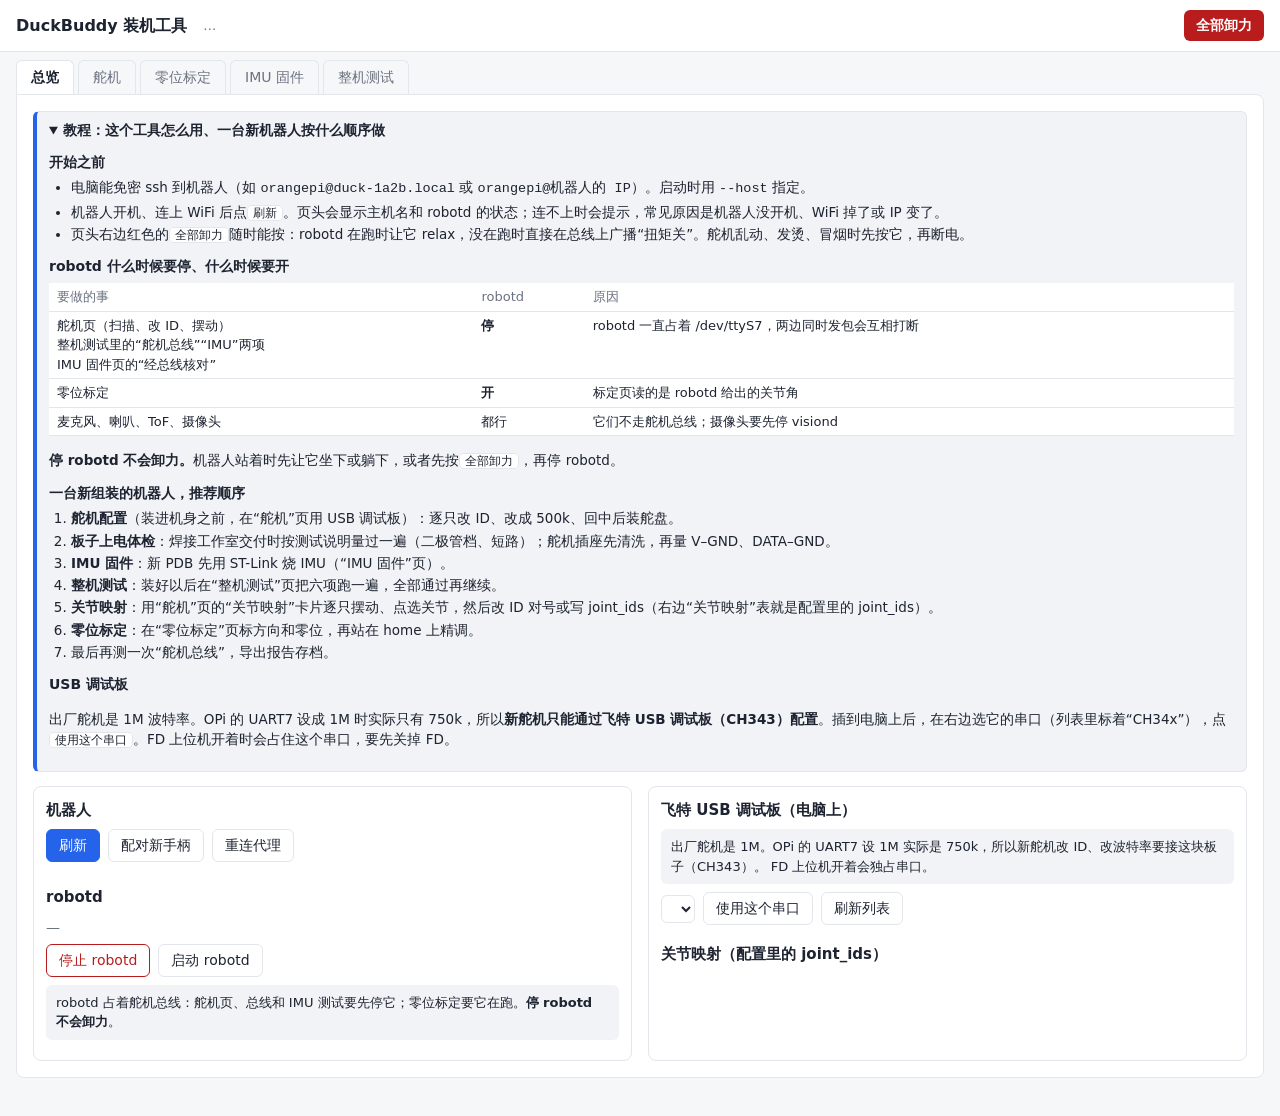
==== commit 610cb7ec: "Publish gamepad pairing in the bring-up workbench Co-Authored-By: Claude Opus 5.5 <noreply@anthropic" ====
--- a/tools/bringup/index.html
+++ b/tools/bringup/index.html
@@ -140,6 +140,7 @@
     <div class="card">
       <h2>机器人</h2>
       <div class="row"><button id="ov-refresh" class="primary">刷新</button>
+      <button id="ov-pair">配对新手柄</button>
         <button id="ov-reconnect">重连代理</button></div>
       <table class="kv" id="ov-robot"></table>
       <h2>robotd</h2>
@@ -539,6 +540,18 @@
     JOINTS.map((n, i) => `<tr><td>${JOINT_CN[i]}</td><td>${ids[i] ?? "—"}</td><td>${(b.joint_signs || [])[i] ?? ""}</td><td>${(b.joint_offsets || [])[i] ?? ""}</td></tr>`).join("");
   testWarn();
 }
+$("ov-pair").onclick = e => busy(e.target, async () => {
+  if (!confirm("请把目标手柄切到 Xbox 模式并让指示灯快闪，然后开始配对。")) return;
+  let result = await call("gamepad_pair");
+  const request = result.request;
+  toast("配对请求已发送，请保持手柄快闪");
+  const deadline = Date.now() + 265000;
+  while (result.state !== "done" && result.state !== "failed" && Date.now() < deadline) {
+    await new Promise(resolve => setTimeout(resolve, 1500));
+    result = await call("gamepad_pair", {request});
+  }
+  toast(result.msg || "等待配对结果超时，请检查鸭子的蓝牙服务", result.state !== "done");
+});
 $("ov-refresh").onclick = e => busy(e.target, refresh);
 $("ov-reconnect").onclick = e => busy(e.target, async () => { await post("/api/agent/restart", {target: "robot"}); await refresh(); });
 $("rd-stop").onclick = e => busy(e.target, async () => {
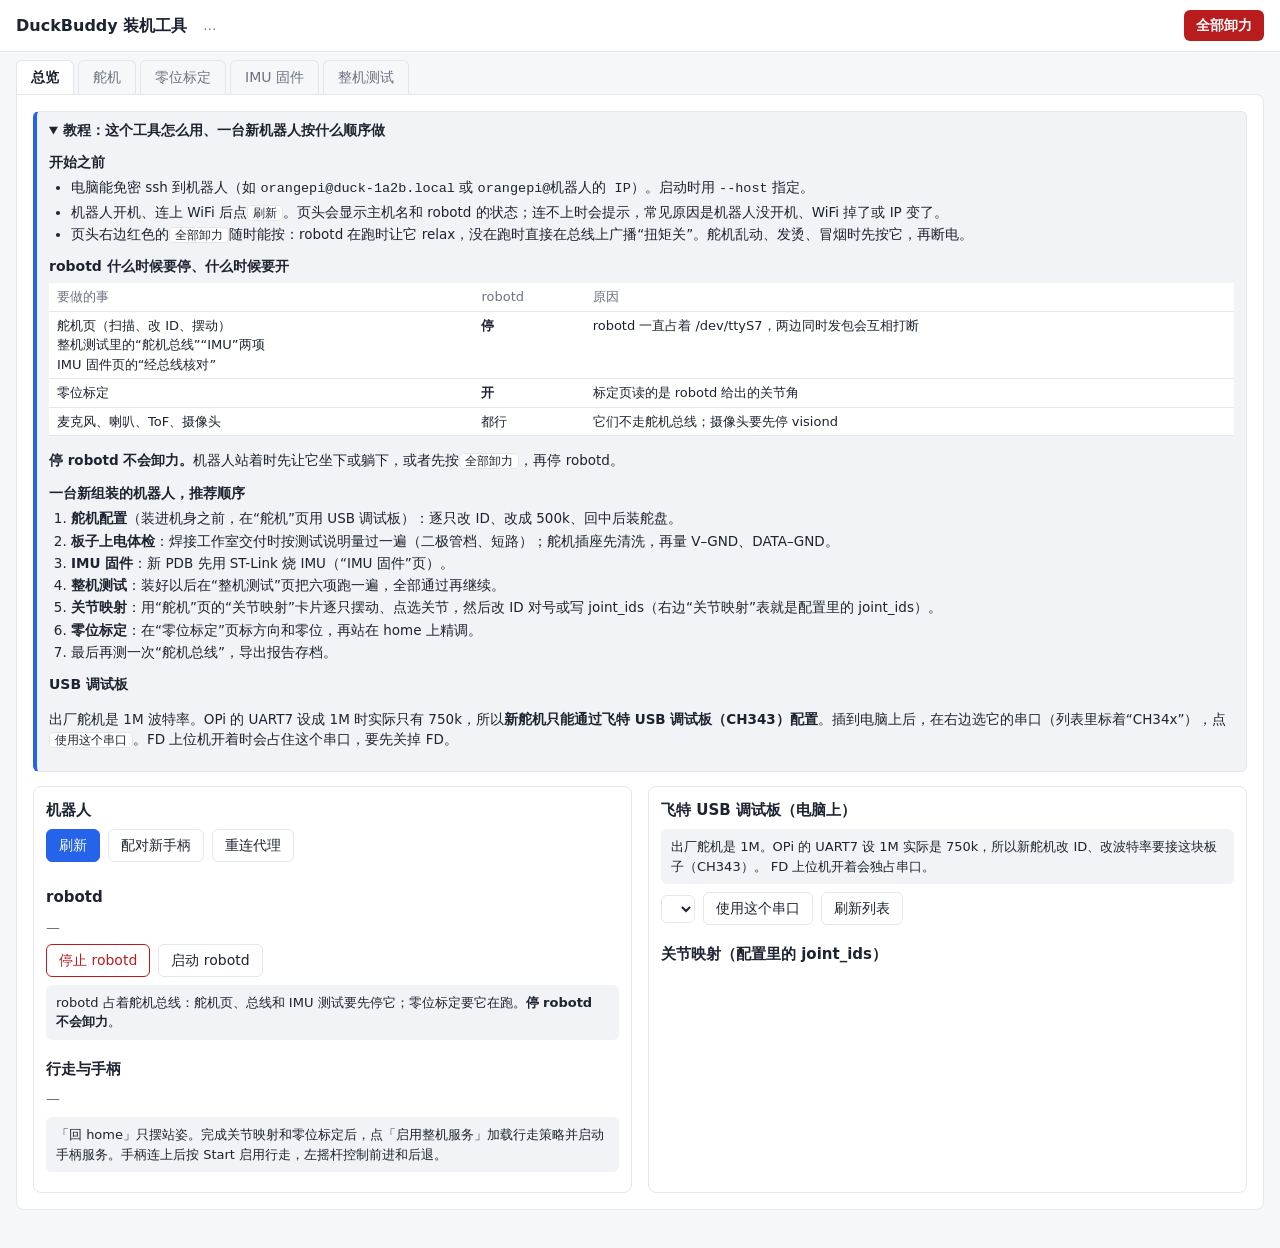
==== commit 85acc500: "Publish updated workbench and first walking guide Co-Authored-By: Claude Opus 5.5 <noreply@anthropic" ====
--- a/tools/bringup/index.html
+++ b/tools/bringup/index.html
@@ -150,6 +150,10 @@
         <button id="rd-start">启动 robotd</button>
       </div>
       <div class="note">robotd 占着舵机总线：舵机页、总线和 IMU 测试要先停它；零位标定要它在跑。<b>停 robotd 不会卸力</b>。</div>
+      <h2>行走与手柄</h2>
+      <div id="ov-driving" class="muted">—</div>
+      <p class="note">「回 home」只摆站姿。完成关节映射和零位标定后，点「启用整机服务」加载行走策略并启动手柄服务。手柄连上后按 Start 启用行走，左摇杆控制前进和后退。</p>
+      <button id="ov-enable-services" hidden>启用整机服务</button>
     </div>
     <div class="card">
       <h2>飞特 USB 调试板（电脑上）</h2>
@@ -535,6 +539,8 @@
   $("ov-robotd").innerHTML = h.robotd_pids?.length
     ? `运行中，PID <b>${h.robotd_pids.join(", ")}</b>；单元 ${esc(h.robotd_unit)} = ${esc(h.robotd_unit_state)}`
     : `没在跑（单元 ${esc(h.robotd_unit)} = ${esc(h.robotd_unit_state)}）`;
+  $("ov-driving").textContent = `手柄服务：${h.services?.includes("padd") ? "运行中" : "未运行"} · 配置的行走策略：${h.walk_policy || "未配置"}`;
+  $("ov-enable-services").hidden = !h.duck_services_available;
   const ids = b.joint_ids || [];
   $("ov-joints").innerHTML = "<tr><th>关节</th><th>ID</th><th>sign</th><th>offset</th></tr>" +
     JOINTS.map((n, i) => `<tr><td>${JOINT_CN[i]}</td><td>${ids[i] ?? "—"}</td><td>${(b.joint_signs || [])[i] ?? ""}</td><td>${(b.joint_offsets || [])[i] ?? ""}</td></tr>`).join("");
@@ -560,6 +566,11 @@
   const r = await call("robotd_stop", {pid: HELLO.robotd_pids[0]}); toast(r.msg); await refresh();
 });
 $("rd-start").onclick = e => busy(e.target, async () => { const r = await call("robotd_start"); toast(r.msg); await refresh(); });
+$("ov-enable-services").onclick = e => busy(e.target, async () => {
+  if (!confirm("关节映射和零位标定已完成，鸭子已托稳？启用整机服务时可能重启 robotd。")) return;
+  const r = await call("enable_duck_services", {}, "robot", 75);
+  toast(r.msg); await refresh();
+});
 $("estop").onclick = async () => {
   for (const t of ["robot"].concat(INFO.com ? ["usb"] : [])) {
     try { const r = await call("relax_all", {}, t, 15); toast(`${t === "robot" ? "机器人" : "USB"}：${r.msg}`); }
@@ -582,18 +593,30 @@
 function svArgs(extra) { return Object.assign({baud: SEL?.baud ?? svBaud()}, mpcArg(), extra || {}); }
 function svCall(op, args, timeout) { return call(op, svArgs(args), $("sv-target").value, timeout); }
 
-$("sv-target").onchange = () => { $("sv-baud").value = $("sv-target").value === "usb" ? "1000000" : "500000"; };
+function clearServoScan() {
+  SEL = null;
+  $("sv-detail").style.display = "none";
+  $("sv-regs").innerHTML = "";
+  $("sv-table").innerHTML = "";
+}
+$("sv-target").onchange = () => {
+  clearServoScan();
+  $("sv-baud").value = $("sv-target").value === "usb" ? "1000000" : "500000";
+};
 $("sv-scan").onclick = e => busy(e.target, async () => {
-  const usb = $("sv-target").value === "usb";
+  clearServoScan();
+  const target = $("sv-target").value;
+  const usb = target === "usb";
   const all = $("sv-baud").value === "all";
   if (all && !usb) return toast("机器人总线上只扫一个波特率（1M 在 OPi 上实际 750k）", true);
   const args = Object.assign({lo: +$("sv-lo").value, hi: +$("sv-hi").value}, mpcArg(),
     all ? {bauds: [1000000, 500000, 250000, 115200]} : {baud: svBaud()});
-  const r = await call("scan", args, $("sv-target").value, 180);
+  const r = await call("scan", args, target, 180);
   let found = r.found;
   if ($("sv-imu").checked && !usb && !all && args.hi < 200) {
     try { const r2 = await call("scan", Object.assign({}, args, {lo: 200, hi: 200}), "robot"); found = found.concat(r2.found); } catch (e) {}
   }
+  if ($("sv-target").value !== target) return;
   renderScan(found);
   toast(`找到 ${found.length} 个设备`);
 });
@@ -615,9 +638,12 @@
 async function openServo() {
   $("sv-detail").style.display = ""; $("sv-result").innerHTML = "";
   $("sv-title").textContent = `ID ${SEL.id} ${jointOf(SEL.id)} · ${SEL.baud} bps · ${$("sv-target").value === "usb" ? "USB 调试板" : "机器人总线"}`;
-  $("sv-newid").value = SEL.id;
+  const selected = SEL;
+  $("sv-newid").value = selected.id;
+  $("sv-regs").innerHTML = "";
   try {
-    const r = await svCall("read_regs", {id: SEL.id});
+    const r = await svCall("read_regs", {id: selected.id});
+    if (SEL !== selected) return;
     $("sv-regs").innerHTML = `<tr><th>地址</th><th>名称</th><th>值</th><th></th></tr>` + r.regs.map(g => {
       const ed = g.kind !== "ro" && g.addr !== 5 && g.addr !== 6;
       return `<tr><td>${g.addr}</td><td>${esc(g.name)}${g.kind === "ee" ? ' <span class="muted">EEPROM</span>' : ""}</td>
@@ -637,7 +663,10 @@
 $("sv-setid").onclick = e => busy(e.target, async () => {
   const n = +$("sv-newid").value;
   if (!confirm(`ID ${SEL.id} 改成 ${n}？（写 EEPROM）`)) return;
-  const r = await svCall("set_id", {id: SEL.id, new_id: n}); toast(r.msg); SEL.id = r.id; $("sv-scan").click();
+  const selected = SEL;
+  const r = await svCall("set_id", {id: selected.id, new_id: n});
+  toast(r.msg, !r.ok);
+  if (SEL === selected) $("sv-scan").click();
 });
 $("sv-setbaud").onclick = e => busy(e.target, async () => {
   const to = +$("sv-newbaud").value;
@@ -718,11 +747,14 @@
   MP_OK = true;
   mpNow(`正在摆 <b>ID ${id}</b>${label ? "（" + esc(label) + "）" : ""}……看哪个关节在动`);
   try { return await call("wiggle", mpArgs({id}), MP.target, 30); }
-  catch (e) { mpNow(`ID ${id}：${esc(e.message)}`, true); return null; }
+  catch (e) { mpNow(MP.cur === id && e.message.includes("（多圈计数）") ? `ID ${id}：点下面的实际关节直接登记。` : `ID ${id}：${esc(e.message)}`, true); return null; }
 }
 async function mpPick(id) {
-  if (MP.multi.includes(id)) return toast(`ID ${id} 读数是多圈计数，断舵机电再上电后重新扫描`, true);
   MP.cur = id; mpRender();
+  if (MP.multi.includes(id)) {
+    mpNow(`ID ${id}：点下面的实际关节直接登记。`);
+    return;
+  }
   const r = await mpWiggle(id);
   if (!r || MP.cur !== id) return;
   const j = MP.map.indexOf(id);
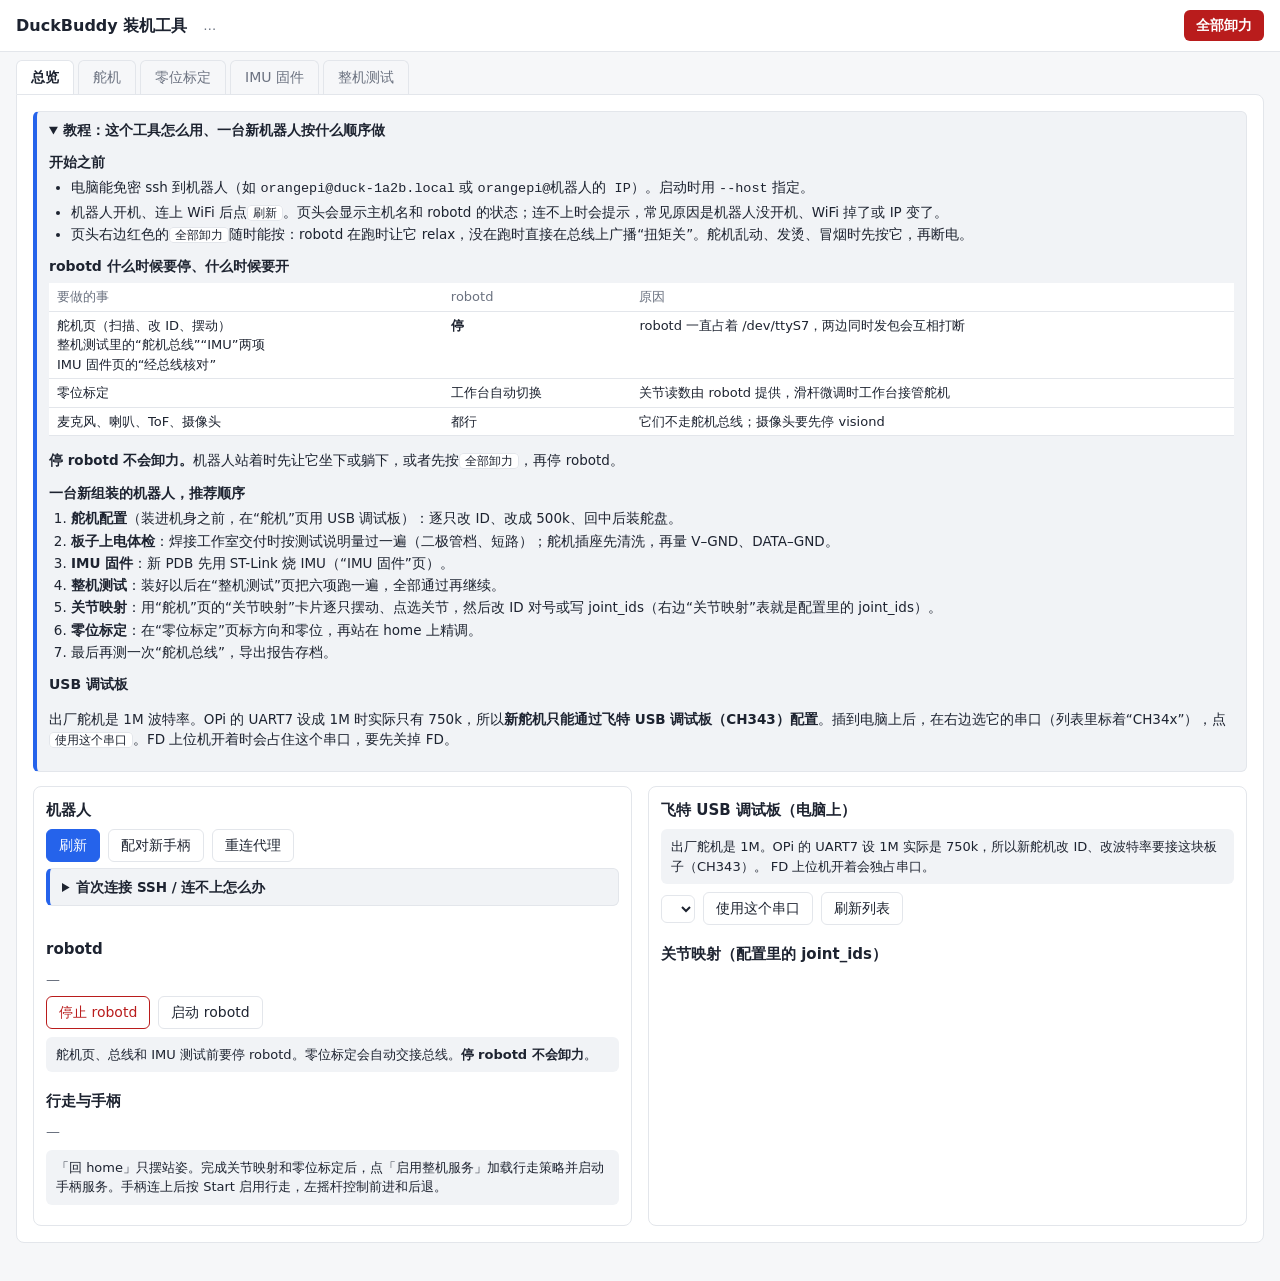
==== commit dd8b6702: "Update workbench SSH help and joint calibration Co-Authored-By: Claude Opus 5.5 <noreply@anthropic.c" ====
--- a/tools/bringup/index.html
+++ b/tools/bringup/index.html
@@ -119,7 +119,7 @@
     <table>
       <tr><th>要做的事</th><th>robotd</th><th>原因</th></tr>
       <tr><td>舵机页（扫描、改 ID、摆动）<br>整机测试里的“舵机总线”“IMU”两项<br>IMU 固件页的“经总线核对”</td><td><b>停</b></td><td>robotd 一直占着 /dev/ttyS7，两边同时发包会互相打断</td></tr>
-      <tr><td>零位标定</td><td><b>开</b></td><td>标定页读的是 robotd 给出的关节角</td></tr>
+      <tr><td>零位标定</td><td>工作台自动切换</td><td>关节读数由 robotd 提供，滑杆微调时工作台接管舵机</td></tr>
       <tr><td>麦克风、喇叭、ToF、摄像头</td><td>都行</td><td>它们不走舵机总线；摄像头要先停 visiond</td></tr>
     </table>
     <p><b>停 robotd 不会卸力。</b>机器人站着时先让它坐下或躺下，或者先按<kbd>全部卸力</kbd>，再停 robotd。</p>
@@ -142,6 +142,20 @@
       <div class="row"><button id="ov-refresh" class="primary">刷新</button>
       <button id="ov-pair">配对新手柄</button>
         <button id="ov-reconnect">重连代理</button></div>
+      <details id="ov-ssh" class="guide">
+        <summary>首次连接 SSH / 连不上怎么办</summary>
+        <p id="ov-ssh-status" class="muted" role="status"></p>
+        <ol>
+          <li>在电脑的 PowerShell 手动登录。第一次看到主机密钥提示时，确认地址是这台鸭子，再输入 <code>yes</code>。镜像初始密码是 <code>orangepi</code>，改过密码就用新密码。登录后输入 <code>exit</code> 回到电脑。</li>
+        </ol>
+        <pre><code id="ov-ssh-login"></code></pre>
+        <p>重刷后若提示 <code>REMOTE HOST IDENTIFICATION HAS CHANGED</code>，确认地址是刚重刷的鸭子后，在电脑清除该地址的旧记录，再执行上面的登录命令。</p>
+        <pre><code id="ov-ssh-remove"></code></pre>
+        <p>如果电脑还没有 <code>id_ed25519.pub</code>，先运行 <code>ssh-keygen -t ed25519</code>，使用默认保存位置。然后把公钥装到鸭子上。</p>
+        <pre><code id="ov-ssh-install"></code></pre>
+        <p>用下面的命令检查免密登录。能直接显示鸭子的主机名后，回来点「重连代理」。</p>
+        <pre><code id="ov-ssh-check"></code></pre>
+      </details>
       <table class="kv" id="ov-robot"></table>
       <h2>robotd</h2>
       <div id="ov-robotd" class="muted">—</div>
@@ -149,7 +163,7 @@
         <button id="rd-stop" class="danger">停止 robotd</button>
         <button id="rd-start">启动 robotd</button>
       </div>
-      <div class="note">robotd 占着舵机总线：舵机页、总线和 IMU 测试要先停它；零位标定要它在跑。<b>停 robotd 不会卸力</b>。</div>
+      <div class="note">舵机页、总线和 IMU 测试前要停 robotd。零位标定会自动交接总线。<b>停 robotd 不会卸力</b>。</div>
       <h2>行走与手柄</h2>
       <div id="ov-driving" class="muted">—</div>
       <p class="note">「回 home」只摆站姿。完成关节映射和零位标定后，点「启用整机服务」加载行走策略并启动手柄服务。手柄连上后按 Start 启用行走，左摇杆控制前进和后退。</p>
@@ -340,13 +354,13 @@
     </ol>
     <h3>第二步：记零位</h3>
     <ol>
-      <li>“参考”选<kbd>零位</kbd>，照着参考图把机器人摆好（腿伸直、头摆正）。</li>
-      <li>全身摆好后点<kbd>全部设为零位</kbd>，也可以选中某个关节点<kbd>所选关节设为零位</kbd>。嘴要闭到底再设零位。</li>
-      <li>点<kbd>写入配置</kbd>：先备份（<code>*.bak-时间</code>），再改 <span class="zr-config-name"></span> 的这两行，然后重启 robotd。</li>
+      <li>“参考”选<kbd>零位</kbd>，照着参考图把全身摆到接近零位，点<kbd>记录全身粗零位</kbd>。</li>
+      <li>逐个摆正后记录所选关节，或者用 −/+ 和滑杆微调。嘴闭合时记为零位。</li>
+      <li>卸力后点<kbd>保存零位</kbd>。工作台会备份标定，让 HL-2915 的机械零位对应舵机 2048，然后重启 robotd。</li>
     </ol>
     <h3>第三步：站在 home 上精调</h3>
     <ol>
-      <li><b>托好机器人</b>，点<kbd>写入并回 home</kbd>：robotd 重启（不断扭矩），机器人平滑地回到站姿 home。</li>
+      <li><b>托好机器人</b>，点<kbd>回站姿 home</kbd>检查已保存的标定。要保存草稿并试新站姿，先卸力，再点<kbd>保存并回 home</kbd>。</li>
       <li>放到桌面上，检查以下几点：
         <ul>
           <li>脚底贴平；</li>
@@ -356,7 +370,7 @@
           <li>左右对称；</li>
           <li>能自己站住。</li>
         </ul></li>
-      <li>哪个关节偏了，就点那一行零点两边的<kbd>−</kbd>/<kbd>+</kbd>（每次 0.5°，在同一个指令角下让关节往负 / 正方向多转），再点<kbd>写入并回 home</kbd>看效果。</li>
+      <li>哪个关节偏了，就点那一行零点两边的<kbd>−</kbd>/<kbd>+</kbd>（每次 0.5°，在同一个指令角下让关节往负 / 正方向多转），再保存并检查站姿。</li>
       <li>经验（小黑 10-25）：
         <ul>
           <li>脚平以后躯干还前倾：按小腿、大腿的实际角度反算髋、膝、踝的修正量。</li>
@@ -367,9 +381,8 @@
     </ol>
   </details>
   <div class="note">复用 <code>tools/joint_align</code>：实机关节角实时套到训练模型上渲染；每个关节可"反向"、"设为零位"、±0.5° 精调，
-    "写入配置"会先备份再改机器人上 <span id="zr-config"></span> 的 <code>joint_signs</code> / <code>joint_offsets</code>，
-    然后 <code id="zr-restart"></code>；"写入并回 home"再执行 <code id="zr-init"></code>。<br>
-    需要 robotd 在跑。<b>第一次连上会发 robot.relax（全身卸力）</b>，所以先让机器人躺好或托好。
+    保存零位会备份 <span id="zr-config"></span> 和本次调整的舵机中位，然后 <code id="zr-restart"></code>。「保存并回 home」再执行 <code id="zr-init"></code>。<br>
+    标定页会自动启动 robotd。<b>第一次连上会全身卸力</b>，请先让机器人躺好或托好。
     零位参考：大腿、小腿、躯干按页面里的"零位参考"图摆；站在 home 上时脚底贴平、IMU 躯干俯仰≈0。</div>
   <div class="row"><button id="zr-start" class="primary">开始标定</button><span id="zr-state" class="muted"></span></div>
   <div id="zr-frame"></div>
@@ -519,14 +532,42 @@
 });
 
 // ---- 总览 ---------------------------------------------------------------------------------
+function showSshHelp(error) {
+  const host = String(INFO.host);
+  const address = host.slice(host.lastIndexOf("@") + 1);
+  const quote = value => "'" + value.replaceAll("'", "''") + "'";
+  const dest = quote(host);
+  $("ov-ssh-login").textContent = `ssh ${dest}`;
+  $("ov-ssh-remove").textContent = `ssh-keygen -R ${quote(address)}`;
+  $("ov-ssh-install").textContent = `Get-Content "$env:USERPROFILE\\.ssh\\id_ed25519.pub" | ssh ${dest} 'umask 077; mkdir -p ~/.ssh; cat >> ~/.ssh/authorized_keys; chmod 700 ~/.ssh; chmod 600 ~/.ssh/authorized_keys'`;
+  $("ov-ssh-check").textContent = `ssh -o BatchMode=yes ${dest} hostname`;
+  const status = $("ov-ssh-status");
+  if (!error) {
+    status.textContent = "当前工作台已通过 SSH 连上鸭子。";
+    return;
+  }
+  $("ov-ssh").open = true;
+  if (/REMOTE HOST IDENTIFICATION HAS CHANGED/i.test(error)) {
+    status.textContent = "SSH 主机密钥变了。核对地址后，按下面的重刷处理步骤操作。";
+  } else if (/Host key verification failed/i.test(error)) {
+    status.textContent = "工作台未能确认 SSH 主机密钥。先在 PowerShell 手动登录一次。";
+  } else if (/Permission denied/i.test(error)) {
+    status.textContent = "SSH 登录被拒绝。请确认账户，并安装这台电脑的公钥。";
+  } else {
+    status.textContent = "先用下面的 SSH 命令确认地址和具体报错。连接超时时，核对鸭子的 IP 和网络。";
+  }
+}
+
 async function refresh() {
   $("conn").textContent = "连接 " + INFO.host + " …";
   try {
     HELLO = await call("hello");
   } catch (e) {
     $("conn").innerHTML = `<span class="red">${esc(INFO.host)} 连不上</span>`;
+    showSshHelp(e.message);
     toast(e.message, true); return;
   }
+  showSshHelp();
   const h = HELLO, b = h.bus || {};
   $("conn").textContent = `${h.hostname}（${INFO.host}）· robotd ${h.robotd_pids?.length ? "运行中" : "未运行"}`;
   const rows = [["主机名", h.hostname], ["Python", h.python], ["舵机串口", `${h.port} @ ${h.baud}` + (h.port_exists ? "" : "（不存在！）")],
@@ -1003,13 +1044,13 @@
 
 // ---- 零位 ---------------------------------------------------------------------------------
 $("zr-start").onclick = e => busy(e.target, async () => {
-  await refresh();
-  if (!HELLO?.robotd_pids?.length) return toast("robotd 没在跑：先在总览页启动它", true);
+  if (INFO.calib_port) return showCalib(INFO.calib_port);
   if (!confirm("开始标定会让 robotd 全身卸力（robot.relax）。机器人躺好或托好了吗？")) return;
   const r = await post("/api/calib/start");
   showCalib(r.port);
 });
 function showCalib(port) {
+  INFO.calib_port = port;
   const url = `${location.protocol}//${location.hostname}:${port}/`;
   $("zr-state").innerHTML = `标定页在 <a href="${url}" target="_blank">${url}</a>（也可单独开）`;
   if (!$("zr-frame").firstChild) $("zr-frame").innerHTML = `<iframe src="${url}"></iframe>`;
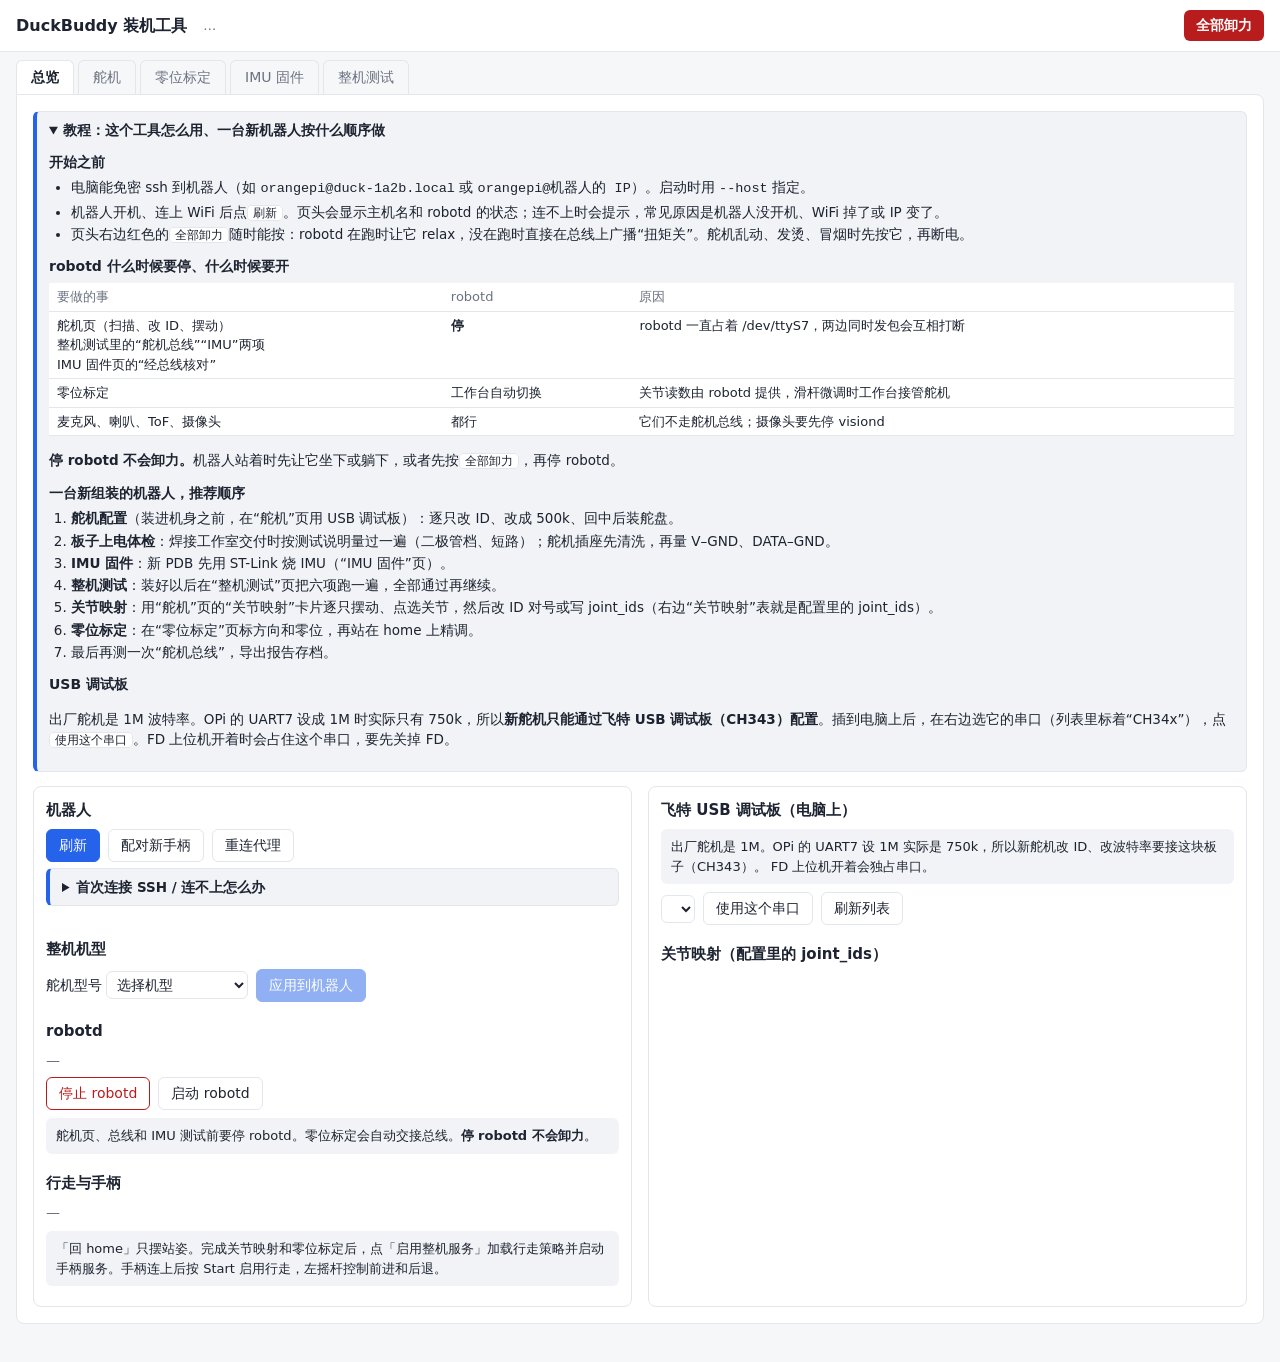
==== commit 4840401d: "Use one model setting across the bring-up workbench Co-Authored-By: Claude Opus 5.5 <noreply@anthrop" ====
--- a/tools/bringup/index.html
+++ b/tools/bringup/index.html
@@ -157,6 +157,17 @@
         <pre><code id="ov-ssh-check"></code></pre>
       </details>
       <table class="kv" id="ov-robot"></table>
+      <h2>整机机型</h2>
+      <div id="ov-model-current" class="muted" role="status"></div>
+      <div class="row">
+        <label>舵机型号 <select id="ov-model">
+          <option value="">选择机型</option>
+          <option value="hl2915">HL-2915（3S）</option>
+          <option value="hd1910">HD-1910（2S）</option>
+        </select></label>
+        <button id="ov-apply-model" class="primary" disabled>应用到机器人</button>
+      </div>
+      <p id="ov-model-help" class="muted"></p>
       <h2>robotd</h2>
       <div id="ov-robotd" class="muted">—</div>
       <div class="row">
@@ -252,16 +263,15 @@
     <ul>
       <li><b>上了扭矩但纹丝不动、电流 0</b>：44（目标电流）或 46（速度）是 0。HD-1910 有时还会“零电流卡住”，重写 46 就能动。工具每次写目标都会把 42..47 一起写。</li>
       <li><b>跑着跑着没力、扭矩开关还是 1</b>：过流卸载，把 19 的 bit3 关掉（HD-1910 写 5）。</li>
-      <li><b>电流显示比实际大 10 倍或小 10 倍</b>：上面“电流单位”选错了。HD-1910 是 0.65 mA/格，HL-2915 是 6.5 mA/格。</li>
+      <li><b>电流显示差 10 倍</b>：到「总览 → 整机机型」核对舵机型号。HD-1910 是 0.65 mA/格，HL-2915 是 6.5 mA/格。</li>
       <li><b>改波特率后找不到舵机</b>：给舵机断电重上，再按新波特率扫描。</li>
     </ul>
   </details>
+  <div class="row"><span id="sv-model" class="muted"></span><button id="sv-model-link">去总览设置机型</button></div>
   <div class="card" style="margin-bottom:16px">
     <h2>新舵机批量配置向导（USB 调试板）</h2>
     <div class="muted">一只一只接上：改 ID、配 EEPROM、改成 500k，再转到 2048 装舵盘（舵机自己的“零位”）。装进机身后的关节零位在“零位标定”页做。</div>
     <div class="row">
-      <label>舵机 <select id="wz-model"><option value="hd1910">HD-1910（小黑，2S）</option>
-        <option value="hl2915">HL-2915（小白，3S）</option></select></label>
       <label>接法 <select id="wz-chain"><option value="chain">串成链（ID 倒着分）</option>
         <option value="isolated">每只单独接</option></select></label>
       <label>ID 顺序 <input id="wz-ids" value="15-1" style="width:110px" title="如 15-1、1-15、3,4,9"></label>
@@ -280,7 +290,6 @@
     <div class="muted">一只一只摆，看哪个关节动了就点哪个关节。15 个都点完后，可以把舵机的 ID 改成想要的顺序，也可以直接把映射写进配置的 <code>joint_ids</code>。
       用的是下面“总线 / 波特率”选的那条总线；机器人总线要先停 robotd。左右指<b>机器人自己</b>的左右。</div>
     <div class="row">
-      <label>舵机 <select id="mp-mpc"><option value="0.65">HD-1910（0.65 mA/格）</option><option value="6.5">HL-2915（6.5 mA/格）</option></select></label>
       <label>摆幅 ± <input id="mp-amp" type="number" value="8" step="1"> °</label>
       <label>限流 <input id="mp-cur" type="number" value="400"> mA</label>
       <label><input type="checkbox" id="mp-auto" checked> 点完自动摆下一只</label>
@@ -301,9 +310,6 @@
     <label>ID <input id="sv-lo" type="number" value="0" min="0" max="253"> –
       <input id="sv-hi" type="number" value="20" min="0" max="253"></label>
     <label><input id="sv-imu" type="checkbox" checked> 含 200（IMU）</label>
-    <label>电流单位 <select id="sv-mpc">
-      <option value="">按配置</option><option value="6.5">HL-2915 6.5 mA/格</option>
-      <option value="0.65">HD-1910 0.65 mA/格</option></select></label>
     <button id="sv-scan" class="primary">扫描</button>
   </div>
   <div class="scroll"><table id="sv-table"></table></div>
@@ -356,7 +362,7 @@
     <ol>
       <li>“参考”选<kbd>零位</kbd>，照着参考图把全身摆到接近零位，点<kbd>记录全身粗零位</kbd>。</li>
       <li>逐个摆正后记录所选关节，或者用 −/+ 和滑杆微调。嘴闭合时记为零位。</li>
-      <li>卸力后点<kbd>保存零位</kbd>。工作台会备份标定，让 HL-2915 的机械零位对应舵机 2048，然后重启 robotd。</li>
+      <li>卸力后点<kbd>保存零位</kbd>。工作台会备份标定，让 HL-2915 和 HD-1910 的机械零位对应舵机 2048，然后重启 robotd。</li>
     </ol>
     <h3>第三步：站在 home 上精调</h3>
     <ol>
@@ -494,6 +500,11 @@
 const $ = id => document.getElementById(id);
 const esc = s => String(s ?? "").replace(/[&<>"]/g, c => ({"&":"&amp;","<":"&lt;",">":"&gt;",'"':"&quot;"}[c]));
 let INFO = {}, HELLO = null, SEL = null;
+const SERVO_MODELS = {
+  hd1910: {name: "HD-1910（2S）", mpc: 0.65, unload: 5},
+  hl2915: {name: "HL-2915（3S）", mpc: 6.5, unload: 13},
+};
+let MODEL_CHOICE = "";
 
 function toast(msg, err) {
   const d = document.createElement("div");
@@ -522,7 +533,13 @@
   if (id === 200) return "IMU 板";
   return i >= 0 ? JOINT_CN[i] : "";
 }
-function mpcArg() { const v = $("sv-mpc").value; return v ? {ma_per_count: +v} : {}; }
+function selectedModel() { return MODEL_CHOICE || HELLO?.duck_model || ""; }
+function mpcArg(target) {
+  const model = SERVO_MODELS[selectedModel()];
+  if (model) return {ma_per_count: model.mpc};
+  if (target === "usb") throw new Error("请先在「总览 → 整机机型」选择舵机型号");
+  return {};
+}
 
 // ---- 页签 ---------------------------------------------------------------------------------
 document.querySelectorAll("#tabs button").forEach(b => b.onclick = () => {
@@ -532,6 +549,41 @@
 });
 
 // ---- 总览 ---------------------------------------------------------------------------------
+function renderDuckModel() {
+  const configured = SERVO_MODELS[HELLO?.duck_model];
+  const selected = SERVO_MODELS[selectedModel()];
+  $("ov-model").value = selectedModel();
+  $("ov-model-current").textContent = HELLO
+    ? `机器人当前配置：${configured?.name || "自定义或未匹配"}` : "还未连接机器人";
+  $("ov-apply-model").disabled = !HELLO?.duck_model_available || !selected;
+  $("ov-model-help").textContent = HELLO?.duck_model_available
+    ? "这里的选择会同步到舵机页。应用到机器人会写入电池规格、电流单位和步态配置。"
+    : "USB 调试可直接使用这里的选择。写入整机机型需要连接使用镜像默认配置的机器人。";
+  $("sv-model").textContent = selected
+    ? `当前舵机型号：${selected.name} · ${selected.mpc} mA/格` : "请在总览设置舵机型号";
+}
+$("ov-model").onchange = e => {
+  MODEL_CHOICE = e.target.value;
+  try { localStorage.setItem(`duck-model:${INFO.host}`, MODEL_CHOICE); } catch (error) {}
+  clearServoScan();
+  renderDuckModel();
+};
+$("sv-model-link").onclick = () => {
+  document.querySelector('#tabs button[data-tab="ov"]').click();
+  $("ov-model").focus();
+};
+$("ov-apply-model").onclick = e => busy(e.target, async () => {
+  const model = selectedModel();
+  if (!SERVO_MODELS[model] || !HELLO?.duck_model_available) return;
+  if (!confirm(`确认实物舵机和电池是 ${SERVO_MODELS[model].name}？请托稳鸭子。正在运行的 robotd 会卸力并重新启动。`)) return;
+  try {
+    const result = await call("set_duck_model", {model}, "robot", 75);
+    toast(result.msg);
+  } finally {
+    await refresh();
+  }
+});
+
 function showSshHelp(error) {
   const host = String(INFO.host);
   const address = host.slice(host.lastIndexOf("@") + 1);
@@ -563,11 +615,14 @@
   try {
     HELLO = await call("hello");
   } catch (e) {
+    HELLO = null;
+    renderDuckModel();
     $("conn").innerHTML = `<span class="red">${esc(INFO.host)} 连不上</span>`;
     showSshHelp(e.message);
     toast(e.message, true); return;
   }
   showSshHelp();
+  renderDuckModel();
   const h = HELLO, b = h.bus || {};
   $("conn").textContent = `${h.hostname}（${INFO.host}）· robotd ${h.robotd_pids?.length ? "运行中" : "未运行"}`;
   const rows = [["主机名", h.hostname], ["Python", h.python], ["舵机串口", `${h.port} @ ${h.baud}` + (h.port_exists ? "" : "（不存在！）")],
@@ -631,7 +686,7 @@
 
 // ---- 舵机 ---------------------------------------------------------------------------------
 function svBaud() { return $("sv-baud").value === "all" ? 500000 : +$("sv-baud").value; }
-function svArgs(extra) { return Object.assign({baud: SEL?.baud ?? svBaud()}, mpcArg(), extra || {}); }
+function svArgs(extra) { return Object.assign({baud: SEL?.baud ?? svBaud()}, mpcArg($("sv-target").value), extra || {}); }
 function svCall(op, args, timeout) { return call(op, svArgs(args), $("sv-target").value, timeout); }
 
 function clearServoScan() {
@@ -650,7 +705,7 @@
   const usb = target === "usb";
   const all = $("sv-baud").value === "all";
   if (all && !usb) return toast("机器人总线上只扫一个波特率（1M 在 OPi 上实际 750k）", true);
-  const args = Object.assign({lo: +$("sv-lo").value, hi: +$("sv-hi").value}, mpcArg(),
+  const args = Object.assign({lo: +$("sv-lo").value, hi: +$("sv-hi").value}, mpcArg(target),
     all ? {bauds: [1000000, 500000, 250000, 115200]} : {baud: svBaud()});
   const r = await call("scan", args, target, 180);
   let found = r.found;
@@ -764,8 +819,8 @@
   return free.find(id => MP.ids.indexOf(id) > k) ?? free[0];
 }
 function mpArgs(extra) {
-  return Object.assign({baud: MP.baud, ma_per_count: +$("mp-mpc").value, amp_deg: +$("mp-amp").value,
-    current_ma: +$("mp-cur").value}, extra || {});
+  return Object.assign({baud: MP.baud, amp_deg: +$("mp-amp").value,
+    current_ma: +$("mp-cur").value}, mpcArg(MP.target), extra || {});
 }
 function mpNow(html, warn) { $("mp-now").innerHTML = html ? `<div class="note ${warn ? "warn" : ""}">${html}</div>` : ""; }
 function mpRender(msg, warn) {
@@ -905,7 +960,7 @@
   const target = $("sv-target").value;
   if ($("sv-baud").value === "all") return toast("映射要选一个具体的波特率（装好的舵机一般是 500k）", true);
   const baud = svBaud();
-  const r = await call("scan", {lo: 0, hi: 39, baud, ma_per_count: +$("mp-mpc").value}, target, 60);
+  const r = await call("scan", {lo: 0, hi: 39, baud, ...mpcArg(target)}, target, 60);
   const servos = r.found.filter(s => !s.imu);
   if (!servos.length) return toast(`${baud} 下 ID 0–39 没扫到舵机`, true);
   const ids = servos.map(s => s.id);
@@ -921,7 +976,6 @@
 mpRender();
 
 // ---- 新舵机批量配置向导 ---------------------------------------------------------------------
-const WZ_MODEL = {hd1910: {unload: 5, mpc: 0.65, name: "HD-1910"}, hl2915: {unload: 13, mpc: 6.5, name: "HL-2915"}};
 let WZ = null;
 function parseIds(s) {
   const out = [];
@@ -933,8 +987,12 @@
   return out;
 }
 function wzArgs(extra) {
-  const m = WZ_MODEL[WZ.model];
+  const m = wizardModel();
   return Object.assign({final_baud: WZ.baud, unload: m.unload, ma_per_count: m.mpc}, extra || {});
+}
+function wizardModel() {
+  if (WZ.model !== selectedModel()) throw new Error("机型已切换，请重新开始配置向导");
+  return SERVO_MODELS[WZ.model];
 }
 function wzList() {
   $("wz-list").innerHTML = WZ.ids.map((id, k) => {
@@ -965,7 +1023,7 @@
     factory_bauds: [1000000, WZ.baud]}), "usb", 60);
   if (r.state === "target") return wzConfigure(target, r.baud, r.msg);
   if (r.state === "fresh") {
-    const want = WZ.model === "hd1910" ? "HD-1910" : "HL-2915";
+    const want = SERVO_MODELS[WZ.model].name;
     return wzConfigure(1, r.baud, r.msg + `；按 ${want} 配置`);
   }
   wzConnect(r.msg, true);
@@ -1006,7 +1064,7 @@
   wzStep(`${info}<br><b>回中装舵盘</b>：舵机会转到同圈最近的 2048 并保持扭矩（限流 ${WZ.cur} mA）。舵机还没装舵盘、手离开输出轴。
     <div class="row">${wzBtn("wz-c", "回中并保持", async () => {
       if (!motionOK(`ID ${target} 转到中位 2048 并保持扭矩`)) return;
-      const r = await call("center", {id: target, baud: WZ.baud, current_ma: WZ.cur, ma_per_count: WZ_MODEL[WZ.model].mpc}, "usb", 30);
+      const r = await call("center", {id: target, baud: WZ.baud, current_ma: WZ.cur, ma_per_count: wizardModel().mpc}, "usb", 30);
       if (!r.ok) return wzStep(`<div class="note warn">${esc(r.msg)}</div><div class="row">${wzBtn("wz-c2", "再试一次", async () => wzCenterStep(info), true)}${wzBtn("wz-cs", "跳过回中", async () => wzDone(info))}</div>`);
       wzStep(`${esc(r.msg)}<br><b>把舵盘按中立位（输出轴的定位标记对齐）装上</b>，拧好螺丝后点下面按钮松扭矩。
         <div class="row">${wzBtn("wz-off", "舵盘装好了，松扭矩", async () => {
@@ -1029,14 +1087,16 @@
   if (!ids.length || ids.some(i => !(i >= 0 && i <= 252) || i === 200)) return toast("ID 顺序不对（0–252，不能用 200）", true);
   if (new Set(ids).size !== ids.length) return toast("ID 有重复", true);
   if (!INFO.com) return toast("先在总览页选 USB 调试板的串口", true);
-  WZ = {ids, i: 0, status: {}, assigned: [], verified: false, newly: 0, model: $("wz-model").value, chain: $("wz-chain").value,
+  const model = selectedModel();
+  if (!SERVO_MODELS[model]) return toast("先在「总览 → 整机机型」选择舵机型号", true);
+  WZ = {ids, i: 0, status: {}, assigned: [], verified: false, newly: 0, model, chain: $("wz-chain").value,
     baud: +$("wz-baud").value, center: $("wz-center").checked, verify: $("wz-verify").checked, cur: +$("wz-cur").value};
   if (WZ.chain === "chain" && ids[ids.length - 1] !== 1)
     toast("串成链时最后一只应该是 ID 1（新舵机都是 ID 1，倒着分才不会撞号）", true);
-  $("sv-mpc").value = String(WZ_MODEL[WZ.model].mpc);
   wzConnect();
 };
 $("wz-check").onclick = e => busy(e.target, async () => {
+  wizardModel();
   $("sv-target").value = "usb"; $("sv-baud").value = String(WZ.baud);
   $("sv-lo").value = 0; $("sv-hi").value = Math.max(...WZ.ids) + 2;
   $("sv-scan").click();
@@ -1181,6 +1241,11 @@
 // ---- 启动 ---------------------------------------------------------------------------------
 (async () => {
   INFO = await (await fetch("/api/info")).json();
+  try {
+    const saved = localStorage.getItem(`duck-model:${INFO.host}`);
+    if (SERVO_MODELS[saved]) MODEL_CHOICE = saved;
+  } catch (error) {}
+  renderDuckModel();
   $("zr-config").textContent = INFO.config;
   document.querySelectorAll(".zr-config-name").forEach(e => e.textContent = INFO.config);
   // 教程第一次默认展开，之后记住用户收起/展开
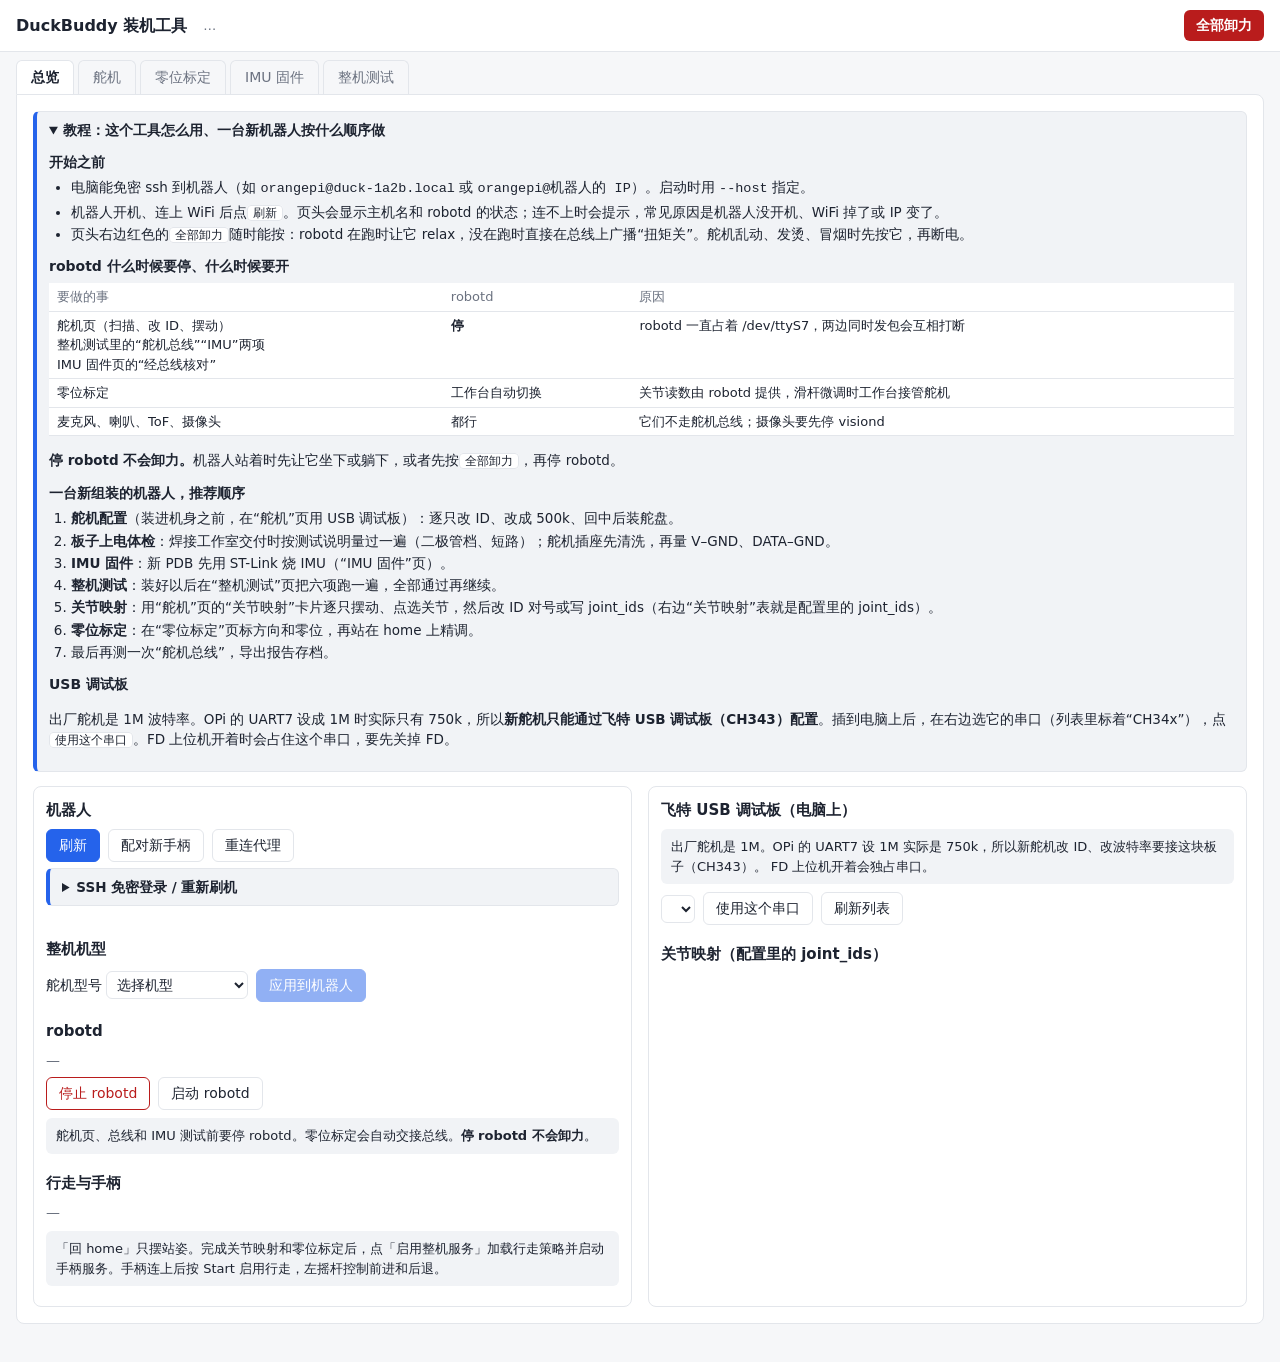
==== commit ee1c2642: "Document SSH key setup after reflashing Co-Authored-By: Claude Opus 5.5 <noreply@anthropic.com>" ====
--- a/tools/bringup/index.html
+++ b/tools/bringup/index.html
@@ -143,18 +143,23 @@
       <button id="ov-pair">配对新手柄</button>
         <button id="ov-reconnect">重连代理</button></div>
       <details id="ov-ssh" class="guide">
-        <summary>首次连接 SSH / 连不上怎么办</summary>
+        <summary>SSH 免密登录 / 重新刷机</summary>
         <p id="ov-ssh-status" class="muted" role="status"></p>
+        <p>这些命令在电脑的 PowerShell 运行。先核对命令里的地址和鸭子开机播报的 IP。如果 IP 变了，用新的 <code>--host</code> 地址重新启动工作台。</p>
         <ol>
-          <li>在电脑的 PowerShell 手动登录。第一次看到主机密钥提示时，确认地址是这台鸭子，再输入 <code>yes</code>。镜像初始密码是 <code>orangepi</code>，改过密码就用新密码。登录后输入 <code>exit</code> 回到电脑。</li>
+          <li><b>重刷后清除这台鸭子的旧记录。</b> 确认地址属于刚重刷的鸭子，再执行下面的命令。提示找不到旧记录时可以继续。首次连接可直接做下一步。
+            <pre><code id="ov-ssh-remove"></code></pre>
+          </li>
+          <li><b>手动登录一次。</b> 核对地址后，看到新主机确认提示就输入 <code>yes</code>。用鸭子当前的密码登录，DuckBuddy 镜像初始密码是 <code>orangepi</code>。输入 <code>exit</code> 回到电脑。
+            <pre><code id="ov-ssh-login"></code></pre>
+          </li>
+          <li><b>把电脑的公钥装进新系统。</b> 已有 <code>id_ed25519.pub</code> 可以直接用。没有就运行 <code>ssh-keygen -t ed25519</code>，使用默认保存位置。执行下方命令时再输一次鸭子的登录密码。
+            <pre><code id="ov-ssh-install"></code></pre>
+          </li>
+          <li><b>验证并重连。</b> 下方命令直接显示主机名（例如 <code>duck-0000</code>），且没有索要密码，就回「总览」点「重连代理」。页头显示鸭子的主机名和地址，表示工作台已经连上。
+            <pre><code id="ov-ssh-check"></code></pre>
+          </li>
         </ol>
-        <pre><code id="ov-ssh-login"></code></pre>
-        <p>重刷后若提示 <code>REMOTE HOST IDENTIFICATION HAS CHANGED</code>，确认地址是刚重刷的鸭子后，在电脑清除该地址的旧记录，再执行上面的登录命令。</p>
-        <pre><code id="ov-ssh-remove"></code></pre>
-        <p>如果电脑还没有 <code>id_ed25519.pub</code>，先运行 <code>ssh-keygen -t ed25519</code>，使用默认保存位置。然后把公钥装到鸭子上。</p>
-        <pre><code id="ov-ssh-install"></code></pre>
-        <p>用下面的命令检查免密登录。能直接显示鸭子的主机名后，回来点「重连代理」。</p>
-        <pre><code id="ov-ssh-check"></code></pre>
       </details>
       <table class="kv" id="ov-robot"></table>
       <h2>整机机型</h2>
@@ -591,7 +596,7 @@
   const dest = quote(host);
   $("ov-ssh-login").textContent = `ssh ${dest}`;
   $("ov-ssh-remove").textContent = `ssh-keygen -R ${quote(address)}`;
-  $("ov-ssh-install").textContent = `Get-Content "$env:USERPROFILE\\.ssh\\id_ed25519.pub" | ssh ${dest} 'umask 077; mkdir -p ~/.ssh; cat >> ~/.ssh/authorized_keys; chmod 700 ~/.ssh; chmod 600 ~/.ssh/authorized_keys'`;
+  $("ov-ssh-install").textContent = `Get-Content "$env:USERPROFILE\\.ssh\\id_ed25519.pub" | ssh ${dest} 'umask 077; mkdir -p ~/.ssh && chmod 700 ~/.ssh && cat >> ~/.ssh/authorized_keys && chmod 600 ~/.ssh/authorized_keys && sync'`;
   $("ov-ssh-check").textContent = `ssh -o BatchMode=yes ${dest} hostname`;
   const status = $("ov-ssh-status");
   if (!error) {
@@ -600,11 +605,11 @@
   }
   $("ov-ssh").open = true;
   if (/REMOTE HOST IDENTIFICATION HAS CHANGED/i.test(error)) {
-    status.textContent = "SSH 主机密钥变了。核对地址后，按下面的重刷处理步骤操作。";
+    status.textContent = "SSH 主机密钥变了。如果这台鸭子刚刷过机，先核对地址，再从第 1 步清除旧记录。";
   } else if (/Host key verification failed/i.test(error)) {
-    status.textContent = "工作台未能确认 SSH 主机密钥。先在 PowerShell 手动登录一次。";
+    status.textContent = "工作台未能确认 SSH 主机密钥。首次连接从第 2 步手动登录。刚刷过机则先做第 1 步。";
   } else if (/Permission denied/i.test(error)) {
-    status.textContent = "SSH 登录被拒绝。请确认账户，并安装这台电脑的公钥。";
+    status.textContent = "SSH 登录被拒绝。先确认第 2 步能用密码登录，再执行第 3 步安装电脑的公钥。";
   } else {
     status.textContent = "先用下面的 SSH 命令确认地址和具体报错。连接超时时，核对鸭子的 IP 和网络。";
   }
